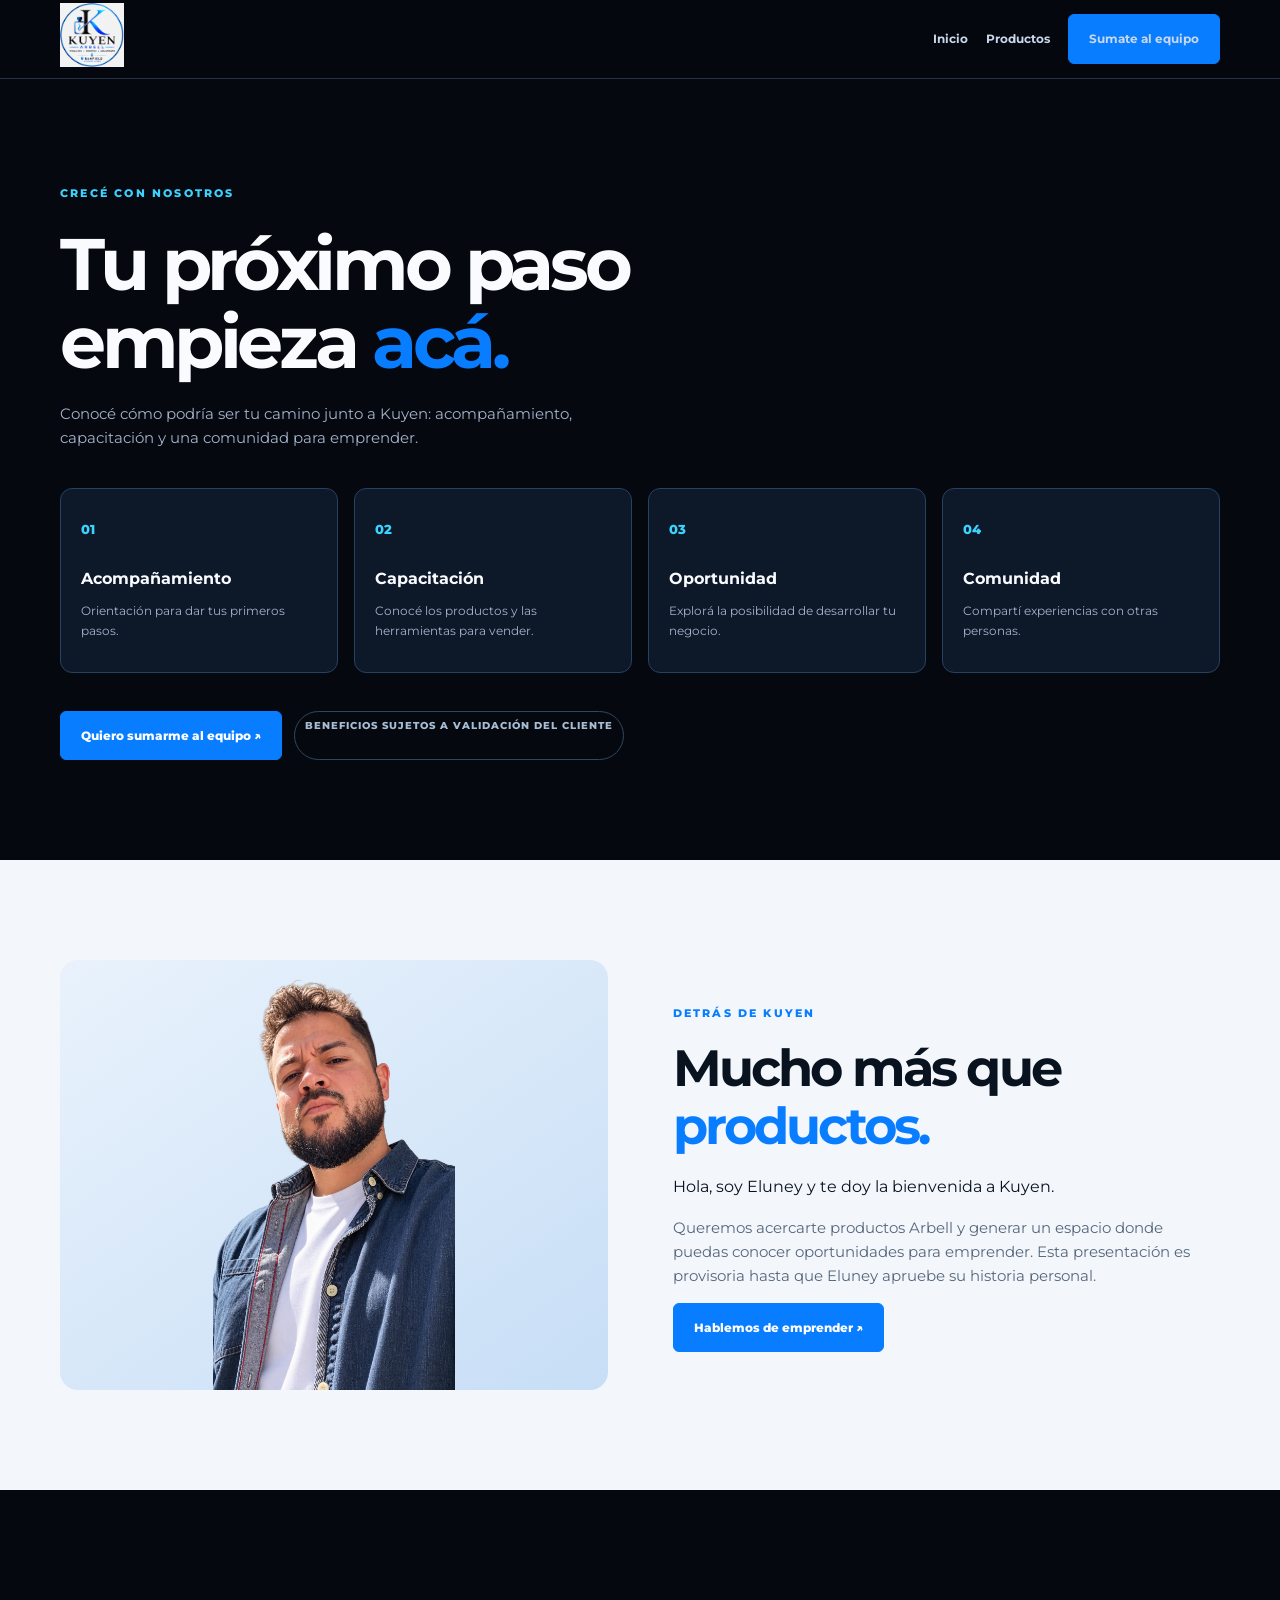
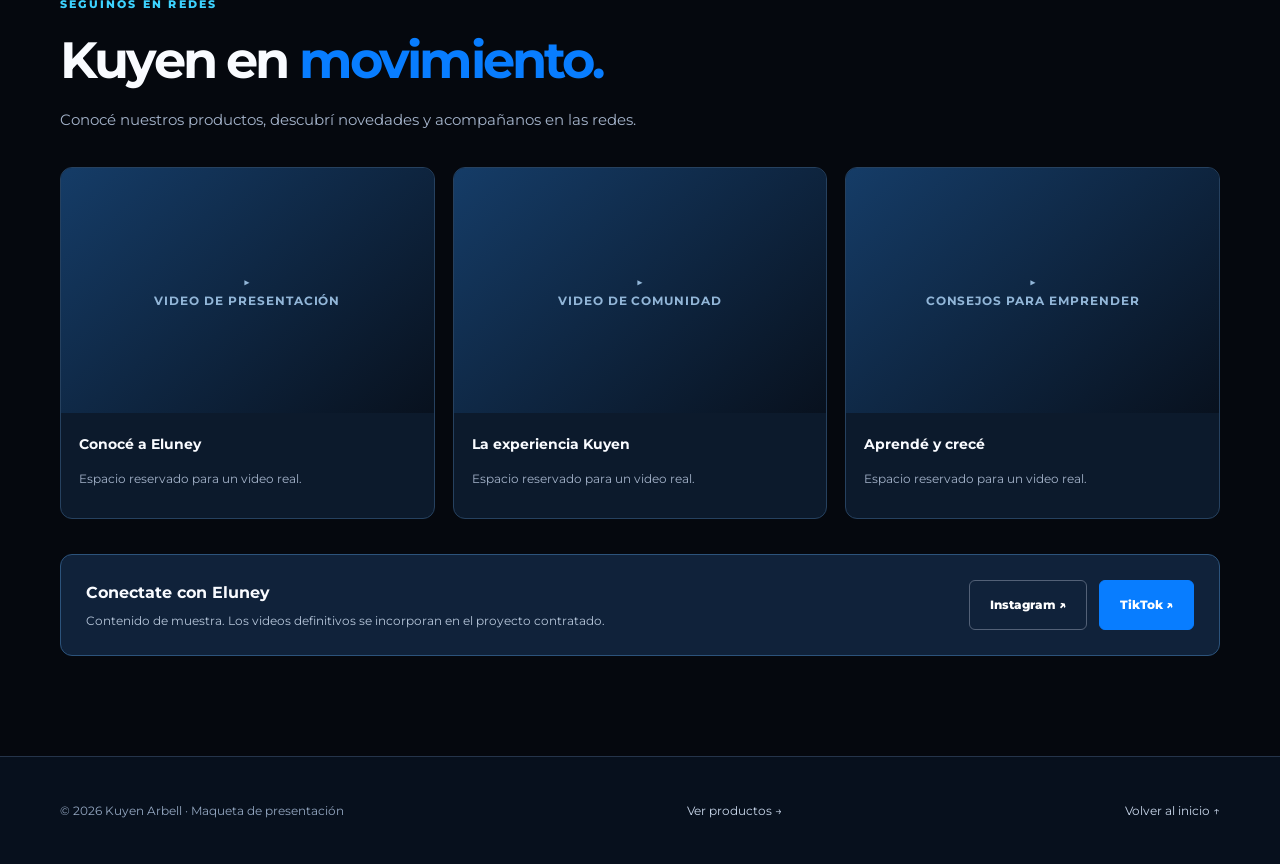
==== kuyen-maqueta/comunidad.html @ 27d7d038 "feat: maqueta comercial de Kuyen Arbell" ====
<!doctype html><html lang="es"><head><meta charset="utf-8"><meta name="viewport" content="width=device-width,initial-scale=1"><meta name="description" content="Conocé a Eluney y la comunidad Kuyen Arbell. Maqueta de presentación."><title>Kuyen Arbell | Comunidad</title><link rel="stylesheet" href="./css/main.css"></head><body><header class="header"><div class="container"><a href="./index.html" aria-label="Volver al inicio"><img class="logo" src="./assets/images/brand/logo-light.png" alt="Kuyen Arbell"></a><nav class="nav"><a href="./index.html">Inicio</a><a href="./productos.html">Productos</a><a class="btn" data-whatsapp="team" href="#">Sumate al equipo</a></nav></div></header><main>
<section class="section"><div class="container"><span class="eyebrow">Crecé con nosotros</span><h1 class="display">Tu próximo paso<br>empieza <span>acá.</span></h1><p class="lead">Conocé cómo podría ser tu camino junto a Kuyen: acompañamiento, capacitación y una comunidad para emprender.</p><div class="cards"><article class="card"><small>01</small><h3>Acompañamiento</h3><p>Orientación para dar tus primeros pasos.</p></article><article class="card"><small>02</small><h3>Capacitación</h3><p>Conocé los productos y las herramientas para vender.</p></article><article class="card"><small>03</small><h3>Oportunidad</h3><p>Explorá la posibilidad de desarrollar tu negocio.</p></article><article class="card"><small>04</small><h3>Comunidad</h3><p>Compartí experiencias con otras personas.</p></article></div><div class="cta-bar"><a class="btn" data-whatsapp="team" href="#">Quiero sumarme al equipo ↗</a><span class="demo">BENEFICIOS SUJETOS A VALIDACIÓN DEL CLIENTE</span></div></div></section>
<section class="section section--light"><div class="container split"><div class="photo-panel"><img src="./assets/images/eluney/eluney-about.png" alt="Fotografía de Eluney"></div><div><span class="eyebrow">Detrás de Kuyen</span><h2 class="heading">Mucho más que <span>productos.</span></h2><p>Hola, soy Eluney y te doy la bienvenida a Kuyen.</p><p class="lead">Queremos acercarte productos Arbell y generar un espacio donde puedas conocer oportunidades para emprender. Esta presentación es provisoria hasta que Eluney apruebe su historia personal.</p><a class="btn" data-whatsapp="team" href="#">Hablemos de emprender ↗</a></div></div></section>
<section class="section"><div class="container"><span class="eyebrow">Seguinos en redes</span><h2 class="heading">Kuyen en <span>movimiento.</span></h2><p class="lead">Conocé nuestros productos, descubrí novedades y acompañanos en las redes.</p><div class="video-grid"><article class="video"><div class="video__preview">▶<br> VIDEO DE PRESENTACIÓN</div><div class="video__info"><strong>Conocé a Eluney</strong><p>Espacio reservado para un video real.</p></div></article><article class="video"><div class="video__preview">▶<br> VIDEO DE COMUNIDAD</div><div class="video__info"><strong>La experiencia Kuyen</strong><p>Espacio reservado para un video real.</p></div></article><article class="video"><div class="video__preview">▶<br> CONSEJOS PARA EMPRENDER</div><div class="video__info"><strong>Aprendé y crecé</strong><p>Espacio reservado para un video real.</p></div></article></div><div class="notice"><div><strong>Conectate con Eluney</strong><p>Contenido de muestra. Los videos definitivos se incorporan en el proyecto contratado.</p></div><div class="actions" style="margin:0"><a class="btn btn--outline" href="https://www.instagram.com/kuyen.arbell.banfield/" target="_blank" rel="noopener noreferrer">Instagram ↗</a><a class="btn" href="https://www.tiktok.com/@eluneyrodscor" target="_blank" rel="noopener noreferrer">TikTok ↗</a></div></div></div></section></main><footer class="footer"><div class="container"><p>© <span data-year>2026</span> Kuyen Arbell · Maqueta de presentación</p><a href="./productos.html">Ver productos →</a><a href="./index.html">Volver al inicio ↑</a></div></footer><script type="module" src="./js/main.js"></script></body></html>
---- kuyen-maqueta/css/main.css ----
/* KUYEN | Maqueta comercial. Estilos globales y pantallas independientes. */
@import url('https://fonts.googleapis.com/css2?family=Montserrat:wght@400;500;600;700;800;900&display=swap');
:root{--bg:#05080e;--panel:#0d1829;--blue:#087dff;--cyan:#3dd3ff;--text:#f9fbff;--muted:#a4b3ca;--light:#f3f7fc;--ink:#09121f}*{box-sizing:border-box}html{scroll-behavior:smooth}body{margin:0;font-family:Montserrat,Arial,sans-serif;background:var(--bg);color:var(--text);line-height:1.6}a{color:inherit;text-decoration:none}button{font:inherit}img{max-width:100%}.container{width:min(1160px,calc(100% - 44px));margin:auto}.header{border-bottom:1px solid #243047;background:#05080eea;position:sticky;top:0;z-index:10;backdrop-filter:blur(16px)}.header .container{display:flex;justify-content:space-between;align-items:center;gap:18px;min-height:78px}.logo{width:64px;height:64px;object-fit:contain}.nav{display:flex;align-items:center;gap:18px;flex-wrap:wrap}.nav a{font-size:12px;font-weight:700;color:#c9d7eb}.nav a:hover{color:var(--cyan)}.btn{display:inline-flex;align-items:center;justify-content:center;gap:8px;padding:14px 20px;background:var(--blue);border:1px solid var(--blue);border-radius:6px;font-weight:800;font-size:12px;text-align:center;color:white;cursor:pointer;transition:transform .2s,background .2s}.btn:hover{transform:translateY(-2px);background:#0069df}.btn--outline{background:transparent;border-color:#536177}.btn--outline:hover{background:#142237}.btn--light{background:#fff;color:#062247;border-color:#fff}.eyebrow{font-size:11px;font-weight:800;letter-spacing:.2em;color:var(--cyan);text-transform:uppercase}.display{font-size:clamp(2.5rem,5.7vw,5.7rem);line-height:1.08;letter-spacing:-.06em;margin:20px 0}.display span,.heading span{color:var(--blue)}.lead{max-width:590px;color:var(--muted);font-size:15px}.actions{display:flex;flex-wrap:wrap;gap:12px;margin-top:30px}.hero{min-height:calc(100svh - 79px);display:grid;align-items:center;padding:58px 0}.hero__grid{display:grid;grid-template-columns:1.15fr .85fr;align-items:center;gap:36px}.portrait{position:relative;min-height:460px;display:flex;align-items:end;justify-content:center;background:radial-gradient(circle at 50% 65%,#123d72 0,transparent 65%);overflow:hidden}.portrait img{max-height:580px;width:100%;object-fit:contain;object-position:bottom}.caption{color:#91a4c0;font-size:11px;letter-spacing:.08em}.section{padding:100px 0}.section--light{background:var(--light);color:var(--ink)}.section--light .lead{color:#56677c}.heading{font-size:clamp(2.2rem,4vw,4.4rem);line-height:1.12;letter-spacing:-.055em;margin:15px 0 20px}.cards{display:grid;grid-template-columns:repeat(4,minmax(0,1fr));gap:16px;margin-top:38px}.card{padding:27px 20px;border:1px solid #254263;background:var(--panel);border-radius:12px;min-height:185px}.card small{color:var(--cyan);font-weight:800}.card h3{font-size:16px;margin:24px 0 10px}.card p{color:var(--muted);font-size:12px;margin:0}.split{display:grid;grid-template-columns:1fr 1fr;gap:65px;align-items:center}.photo-panel{min-height:420px;background:linear-gradient(145deg,#e9f2fc,#c7def6);border-radius:18px;display:flex;align-items:end;justify-content:center;overflow:hidden}.photo-panel img{height:430px;object-fit:contain;object-position:bottom}.section--light .eyebrow{color:var(--blue)}.section--light .card{background:white;border-color:#d8e3ef}.section--light .card small{color:var(--blue)}.section--light .card p{color:#66778a}.video-grid{display:grid;grid-template-columns:repeat(3,minmax(0,1fr));gap:18px;margin-top:35px}.video{background:#0c1a2c;border:1px solid #26415f;border-radius:12px;overflow:hidden}.video__preview{height:245px;background:linear-gradient(140deg,#153c67,#08111e);display:flex;align-items:center;justify-content:center;color:#92b6d8;font-size:12px;font-weight:700;letter-spacing:.08em;text-align:center;padding:20px}.video__info{padding:18px}.video__info strong{font-size:14px}.video__info p{font-size:12px;color:var(--muted)}.product-grid{display:grid;grid-template-columns:repeat(3,minmax(0,1fr));gap:18px;margin-top:36px}.product{background:white;border:1px solid #dbe5f0;border-radius:12px;overflow:hidden}.product__preview{height:230px;background:linear-gradient(135deg,#dce9f7,#f5f9ff);display:flex;align-items:center;justify-content:center;color:#56779c;font-size:12px;font-weight:800;letter-spacing:.12em;text-align:center;padding:18px}.product__info{padding:20px}.product__info small{font-weight:800;color:var(--blue)}.product__info h3{margin:8px 0;font-size:16px}.product__info p{color:#65768a;font-size:12px}.notice{border:1px solid #2c537b;border-radius:12px;background:#10223a;padding:25px;margin-top:35px;display:flex;align-items:center;justify-content:space-between;gap:20px}.notice p{margin:5px 0 0;font-size:12px;color:#b6c6da}.footer{padding:32px 0;background:#07101d;border-top:1px solid #25344a}.footer .container{display:flex;align-items:center;justify-content:space-between;gap:15px;flex-wrap:wrap}.footer p{font-size:12px;color:#93a6c0}.footer a{font-size:12px;color:#c9d7eb}.demo{font-size:10px;font-weight:800;letter-spacing:.1em;color:#a7bdd6;border:1px solid #304762;border-radius:30px;padding:6px 10px}.section--light .demo{color:#526a85;border-color:#b7cce1}.intro-choice{padding:32px;border:1px solid #28415d;border-radius:16px;background:linear-gradient(150deg,#101e32,#07101d);display:flex;flex-direction:column;gap:12px}.intro-choice h2{margin:0;font-size:24px}.intro-choice p{font-size:13px;color:var(--muted);flex:1}.choice-grid{display:grid;grid-template-columns:1fr 1fr;gap:20px;margin-top:32px}.divider{height:1px;background:#29405d;margin:38px 0}.cta-bar{margin-top:38px;display:flex;gap:12px;flex-wrap:wrap}.section--light .btn--outline{color:#10223a;border-color:#8da4bd}.section--light .btn--outline:hover{background:#e3edf7}a:focus-visible,button:focus-visible{outline:3px solid var(--cyan);outline-offset:4px}@media(max-width:850px){.hero__grid,.split{grid-template-columns:1fr}.portrait{min-height:340px}.portrait img{max-height:420px}.cards{grid-template-columns:repeat(2,minmax(0,1fr))}.product-grid{grid-template-columns:repeat(2,minmax(0,1fr))}.nav{gap:10px}.section{padding:70px 0}}@media(max-width:550px){.header .container{min-height:70px}.logo{width:49px;height:49px}.nav a{font-size:10px}.nav .btn{padding:10px;font-size:10px}.hero{padding:35px 0}.cards,.video-grid,.product-grid,.choice-grid{grid-template-columns:1fr}.photo-panel{min-height:330px}.photo-panel img{height:330px}.notice{flex-direction:column;align-items:start}.display{font-size:clamp(2.3rem,10vw,3.4rem)}}@media(prefers-reduced-motion:reduce){html{scroll-behavior:auto}.btn{transition:none}}
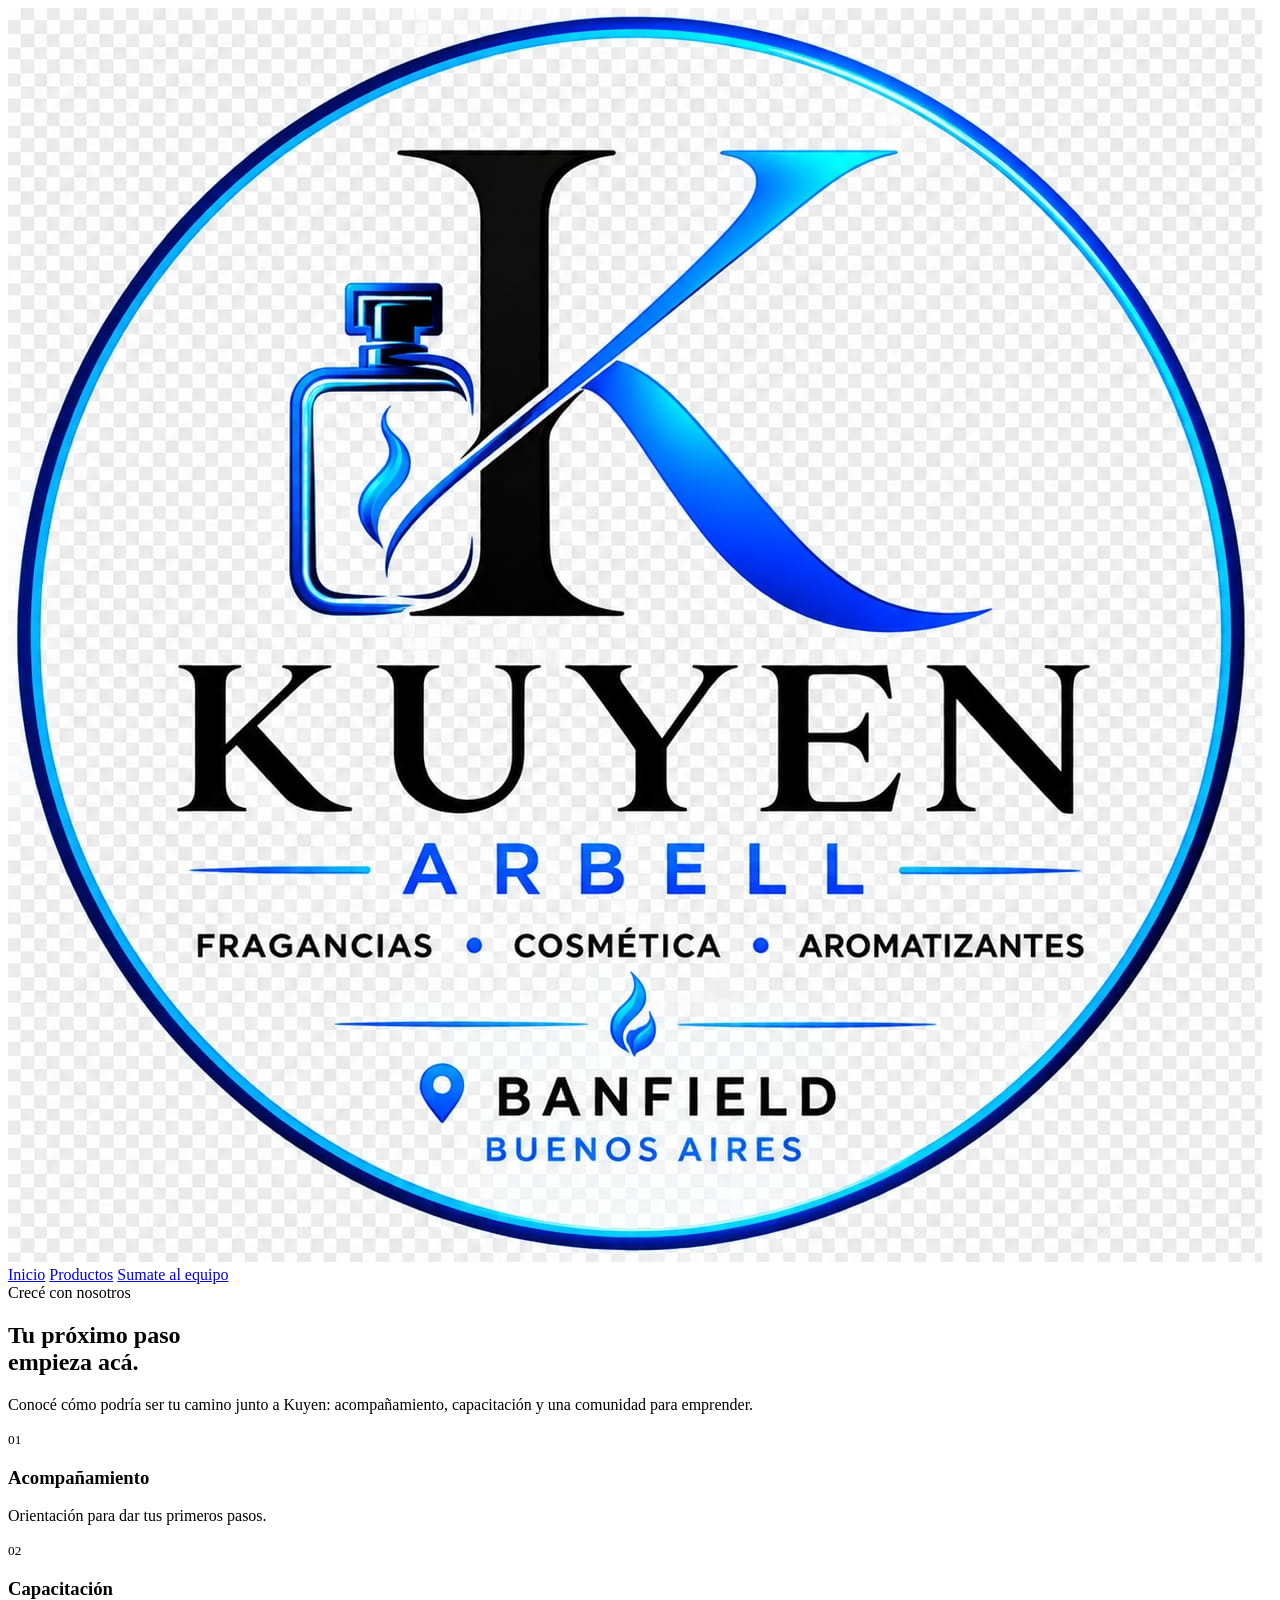
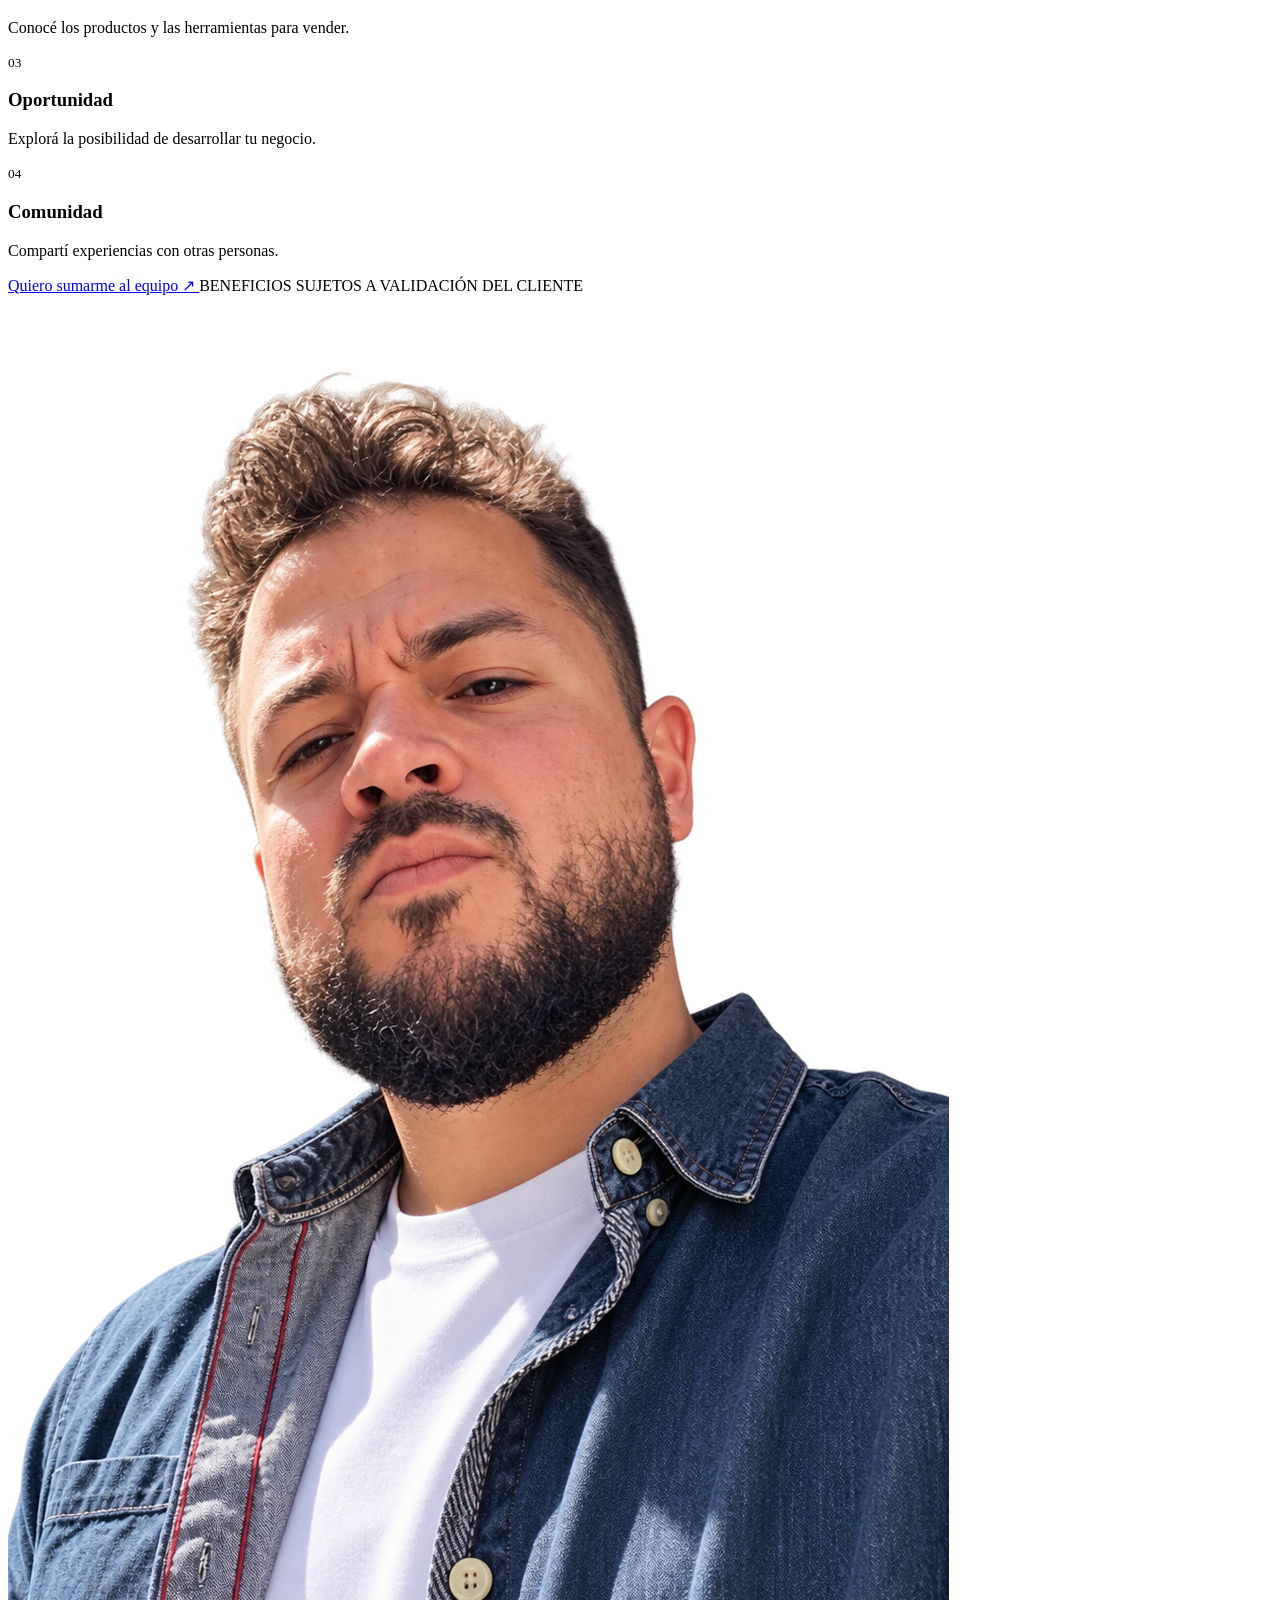
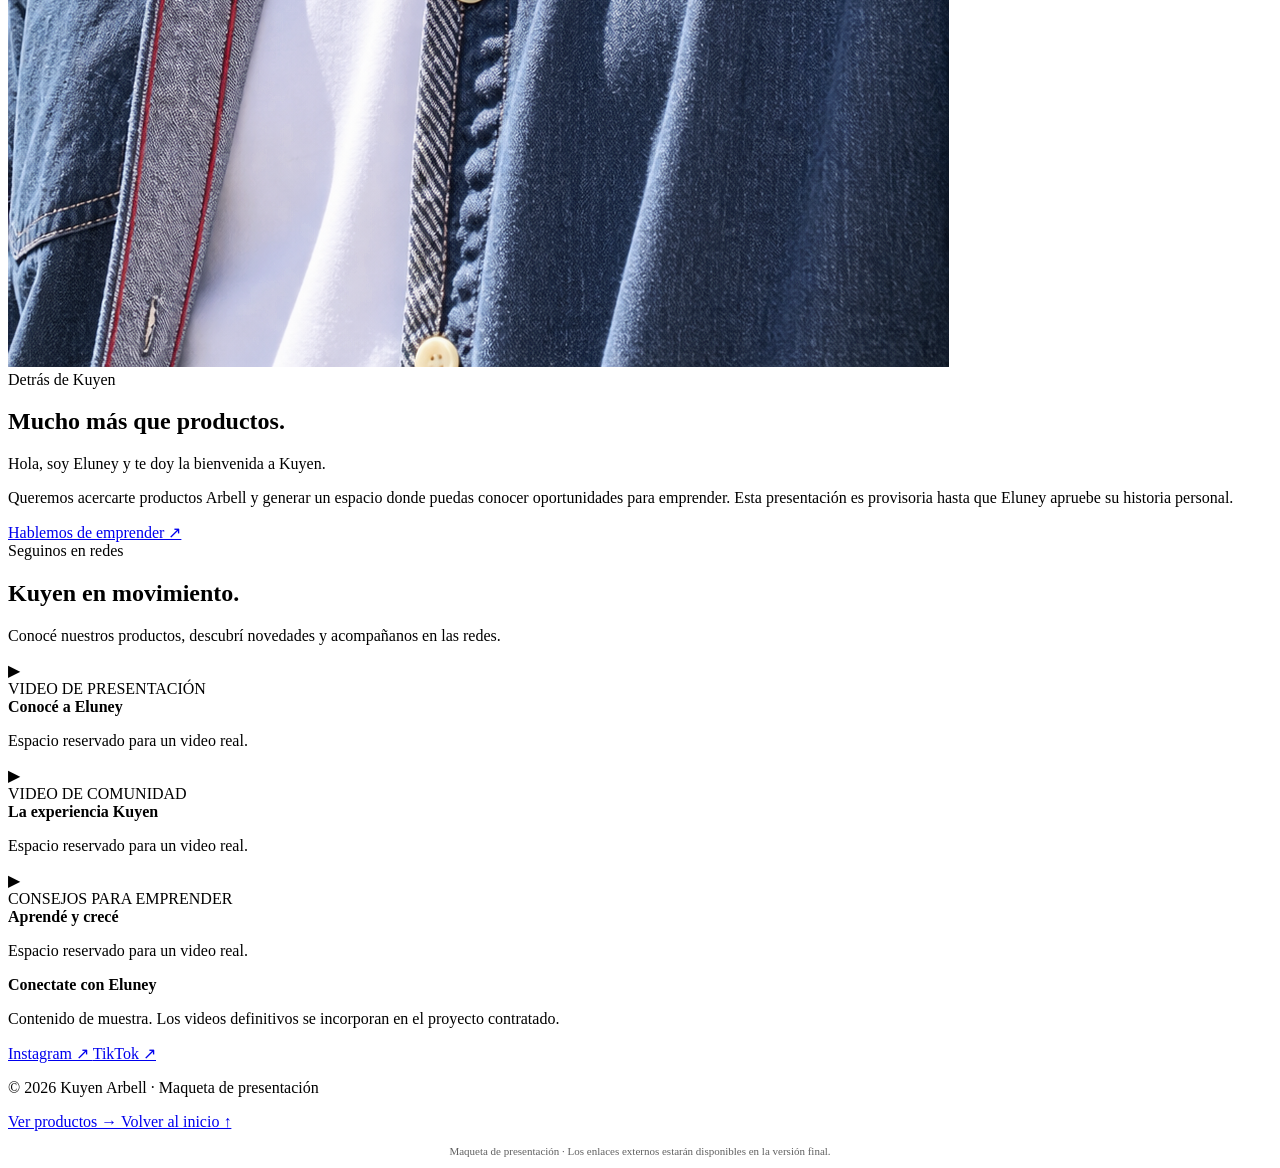
==== commit 2795ac80: "desactivar enlaces externos de la maqueta" ====
--- a/kuyen-maqueta/comunidad.html
+++ b/kuyen-maqueta/comunidad.html
@@ -1,4 +1,258 @@
-<!doctype html><html lang="es"><head><meta charset="utf-8"><meta name="viewport" content="width=device-width,initial-scale=1"><meta name="description" content="Conocé a Eluney y la comunidad Kuyen Arbell. Maqueta de presentación."><title>Kuyen Arbell | Comunidad</title><link rel="stylesheet" href="./css/main.css"></head><body><header class="header"><div class="container"><a href="./index.html" aria-label="Volver al inicio"><img class="logo" src="./assets/images/brand/logo-light.png" alt="Kuyen Arbell"></a><nav class="nav"><a href="./index.html">Inicio</a><a href="./productos.html">Productos</a><a class="btn" data-whatsapp="team" href="#">Sumate al equipo</a></nav></div></header><main>
-<section class="section"><div class="container"><span class="eyebrow">Crecé con nosotros</span><h1 class="display">Tu próximo paso<br>empieza <span>acá.</span></h1><p class="lead">Conocé cómo podría ser tu camino junto a Kuyen: acompañamiento, capacitación y una comunidad para emprender.</p><div class="cards"><article class="card"><small>01</small><h3>Acompañamiento</h3><p>Orientación para dar tus primeros pasos.</p></article><article class="card"><small>02</small><h3>Capacitación</h3><p>Conocé los productos y las herramientas para vender.</p></article><article class="card"><small>03</small><h3>Oportunidad</h3><p>Explorá la posibilidad de desarrollar tu negocio.</p></article><article class="card"><small>04</small><h3>Comunidad</h3><p>Compartí experiencias con otras personas.</p></article></div><div class="cta-bar"><a class="btn" data-whatsapp="team" href="#">Quiero sumarme al equipo ↗</a><span class="demo">BENEFICIOS SUJETOS A VALIDACIÓN DEL CLIENTE</span></div></div></section>
-<section class="section section--light"><div class="container split"><div class="photo-panel"><img src="./assets/images/eluney/eluney-about.png" alt="Fotografía de Eluney"></div><div><span class="eyebrow">Detrás de Kuyen</span><h2 class="heading">Mucho más que <span>productos.</span></h2><p>Hola, soy Eluney y te doy la bienvenida a Kuyen.</p><p class="lead">Queremos acercarte productos Arbell y generar un espacio donde puedas conocer oportunidades para emprender. Esta presentación es provisoria hasta que Eluney apruebe su historia personal.</p><a class="btn" data-whatsapp="team" href="#">Hablemos de emprender ↗</a></div></div></section>
-<section class="section"><div class="container"><span class="eyebrow">Seguinos en redes</span><h2 class="heading">Kuyen en <span>movimiento.</span></h2><p class="lead">Conocé nuestros productos, descubrí novedades y acompañanos en las redes.</p><div class="video-grid"><article class="video"><div class="video__preview">▶<br> VIDEO DE PRESENTACIÓN</div><div class="video__info"><strong>Conocé a Eluney</strong><p>Espacio reservado para un video real.</p></div></article><article class="video"><div class="video__preview">▶<br> VIDEO DE COMUNIDAD</div><div class="video__info"><strong>La experiencia Kuyen</strong><p>Espacio reservado para un video real.</p></div></article><article class="video"><div class="video__preview">▶<br> CONSEJOS PARA EMPRENDER</div><div class="video__info"><strong>Aprendé y crecé</strong><p>Espacio reservado para un video real.</p></div></article></div><div class="notice"><div><strong>Conectate con Eluney</strong><p>Contenido de muestra. Los videos definitivos se incorporan en el proyecto contratado.</p></div><div class="actions" style="margin:0"><a class="btn btn--outline" href="https://www.instagram.com/kuyen.arbell.banfield/" target="_blank" rel="noopener noreferrer">Instagram ↗</a><a class="btn" href="https://www.tiktok.com/@eluneyrodscor" target="_blank" rel="noopener noreferrer">TikTok ↗</a></div></div></div></section></main><footer class="footer"><div class="container"><p>© <span data-year>2026</span> Kuyen Arbell · Maqueta de presentación</p><a href="./productos.html">Ver productos →</a><a href="./index.html">Volver al inicio ↑</a></div></footer><script type="module" src="./js/main.js"></script></body></html>
+
+<!doctype html>
+<html lang="es">
+<head>
+  <meta charset="utf-8">
+  <meta name="viewport" content="width=device-width, initial-scale=1">
+
+  <meta
+    name="description"
+    content="Conocé a Eluney y la comunidad Kuyen Arbell. Maqueta de presentación."
+  >
+
+  <title>Kuyen Arbell | Comunidad</title>
+  <link rel="stylesheet" href="./css/main.css">
+</head>
+
+<body>
+  <header class="header">
+    <div class="container">
+      <a href="./index.html" aria-label="Volver al inicio">
+        <img
+          class="logo"
+          src="./assets/images/brand/logo-light.png"
+          alt="Kuyen Arbell"
+        >
+      </a>
+
+      <nav class="nav">
+        <a href="./index.html">Inicio</a>
+        <a href="./productos.html">Productos</a>
+
+        <a
+          class="btn"
+          href="#"
+          data-demo="true"
+          aria-disabled="true"
+          title="Disponible en la versión final"
+        >
+          Sumate al equipo
+        </a>
+      </nav>
+    </div>
+  </header>
+
+  <main>
+    <!-- COMUNIDAD -->
+    <section class="section">
+      <div class="container">
+        <span class="eyebrow">Crecé con nosotros</span>
+
+        <h1 class="display">
+          Tu próximo paso<br>
+          empieza <span>acá.</span>
+        </h1>
+
+        <p class="lead">
+          Conocé cómo podría ser tu camino junto a Kuyen:
+          acompañamiento, capacitación y una comunidad para emprender.
+        </p>
+
+        <div class="cards">
+          <article class="card">
+            <small>01</small>
+            <h3>Acompañamiento</h3>
+            <p>Orientación para dar tus primeros pasos.</p>
+          </article>
+
+          <article class="card">
+            <small>02</small>
+            <h3>Capacitación</h3>
+            <p>Conocé los productos y las herramientas para vender.</p>
+          </article>
+
+          <article class="card">
+            <small>03</small>
+            <h3>Oportunidad</h3>
+            <p>Explorá la posibilidad de desarrollar tu negocio.</p>
+          </article>
+
+          <article class="card">
+            <small>04</small>
+            <h3>Comunidad</h3>
+            <p>Compartí experiencias con otras personas.</p>
+          </article>
+        </div>
+
+        <div class="cta-bar">
+          <a
+            class="btn"
+            href="#"
+            data-demo="true"
+            aria-disabled="true"
+            title="Disponible en la versión final"
+          >
+            Quiero sumarme al equipo ↗
+          </a>
+
+          <span class="demo">
+            BENEFICIOS SUJETOS A VALIDACIÓN DEL CLIENTE
+          </span>
+        </div>
+      </div>
+    </section>
+
+    <!-- PRESENTACIÓN DE ELUNEY -->
+    <section class="section section--light">
+      <div class="container split">
+        <div class="photo-panel">
+          <img
+            src="./assets/images/eluney/eluney-about.png"
+            alt="Fotografía de Eluney"
+          >
+        </div>
+
+        <div>
+          <span class="eyebrow">Detrás de Kuyen</span>
+
+          <h2 class="heading">
+            Mucho más que <span>productos.</span>
+          </h2>
+
+          <p>
+            Hola, soy Eluney y te doy la bienvenida a Kuyen.
+          </p>
+
+          <p class="lead">
+            Queremos acercarte productos Arbell y generar
+            un espacio donde puedas conocer oportunidades
+            para emprender. Esta presentación es provisoria
+            hasta que Eluney apruebe su historia personal.
+          </p>
+
+          <a
+            class="btn"
+            href="#"
+            data-demo="true"
+            aria-disabled="true"
+            title="Disponible en la versión final"
+          >
+            Hablemos de emprender ↗
+          </a>
+        </div>
+      </div>
+    </section>
+
+    <!-- VIDEOS Y REDES -->
+    <section class="section">
+      <div class="container">
+        <span class="eyebrow">Seguinos en redes</span>
+
+        <h2 class="heading">
+          Kuyen en <span>movimiento.</span>
+        </h2>
+
+        <p class="lead">
+          Conocé nuestros productos, descubrí novedades
+          y acompañanos en las redes.
+        </p>
+
+        <div class="video-grid">
+          <article class="video">
+            <div class="video__preview">
+              ▶<br>
+              VIDEO DE PRESENTACIÓN
+            </div>
+
+            <div class="video__info">
+              <strong>Conocé a Eluney</strong>
+              <p>Espacio reservado para un video real.</p>
+            </div>
+          </article>
+
+          <article class="video">
+            <div class="video__preview">
+              ▶<br>
+              VIDEO DE COMUNIDAD
+            </div>
+
+            <div class="video__info">
+              <strong>La experiencia Kuyen</strong>
+              <p>Espacio reservado para un video real.</p>
+            </div>
+          </article>
+
+          <article class="video">
+            <div class="video__preview">
+              ▶<br>
+              CONSEJOS PARA EMPRENDER
+            </div>
+
+            <div class="video__info">
+              <strong>Aprendé y crecé</strong>
+              <p>Espacio reservado para un video real.</p>
+            </div>
+          </article>
+        </div>
+
+        <div class="notice">
+          <div>
+            <strong>Conectate con Eluney</strong>
+
+            <p>
+              Contenido de muestra. Los videos definitivos
+              se incorporan en el proyecto contratado.
+            </p>
+          </div>
+
+          <div class="actions" style="margin: 0">
+            <a
+              class="btn btn--outline"
+              href="#"
+              data-demo="true"
+              aria-disabled="true"
+              title="Disponible en la versión final"
+            >
+              Instagram ↗
+            </a>
+
+            <a
+              class="btn"
+              href="#"
+              data-demo="true"
+              aria-disabled="true"
+              title="Disponible en la versión final"
+            >
+              TikTok ↗
+            </a>
+          </div>
+        </div>
+      </div>
+    </section>
+  </main>
+
+  <footer class="footer">
+    <div class="container">
+      <p>
+        © <span data-year>2026</span>
+        Kuyen Arbell · Maqueta de presentación
+      </p>
+
+      <a href="./productos.html">
+        Ver productos →
+      </a>
+
+      <a href="./index.html">
+        Volver al inicio ↑
+      </a>
+    </div>
+
+    <p class="demo-disclaimer">
+      Maqueta de presentación · Los enlaces externos
+      estarán disponibles en la versión final.
+    </p>
+  </footer>
+
+  <script type="module" src="./js/main.js"></script>
+</body>
+</html>
--- a/kuyen-maqueta/css/main.css
+++ b/kuyen-maqueta/css/main.css
@@ -1,3 +1,20 @@
-/* KUYEN | Maqueta comercial. Estilos globales y pantallas independientes. */
-@import url('https://fonts.googleapis.com/css2?family=Montserrat:wght@400;500;600;700;800;900&display=swap');
-:root{--bg:#05080e;--panel:#0d1829;--blue:#087dff;--cyan:#3dd3ff;--text:#f9fbff;--muted:#a4b3ca;--light:#f3f7fc;--ink:#09121f}*{box-sizing:border-box}html{scroll-behavior:smooth}body{margin:0;font-family:Montserrat,Arial,sans-serif;background:var(--bg);color:var(--text);line-height:1.6}a{color:inherit;text-decoration:none}button{font:inherit}img{max-width:100%}.container{width:min(1160px,calc(100% - 44px));margin:auto}.header{border-bottom:1px solid #243047;background:#05080eea;position:sticky;top:0;z-index:10;backdrop-filter:blur(16px)}.header .container{display:flex;justify-content:space-between;align-items:center;gap:18px;min-height:78px}.logo{width:64px;height:64px;object-fit:contain}.nav{display:flex;align-items:center;gap:18px;flex-wrap:wrap}.nav a{font-size:12px;font-weight:700;color:#c9d7eb}.nav a:hover{color:var(--cyan)}.btn{display:inline-flex;align-items:center;justify-content:center;gap:8px;padding:14px 20px;background:var(--blue);border:1px solid var(--blue);border-radius:6px;font-weight:800;font-size:12px;text-align:center;color:white;cursor:pointer;transition:transform .2s,background .2s}.btn:hover{transform:translateY(-2px);background:#0069df}.btn--outline{background:transparent;border-color:#536177}.btn--outline:hover{background:#142237}.btn--light{background:#fff;color:#062247;border-color:#fff}.eyebrow{font-size:11px;font-weight:800;letter-spacing:.2em;color:var(--cyan);text-transform:uppercase}.display{font-size:clamp(2.5rem,5.7vw,5.7rem);line-height:1.08;letter-spacing:-.06em;margin:20px 0}.display span,.heading span{color:var(--blue)}.lead{max-width:590px;color:var(--muted);font-size:15px}.actions{display:flex;flex-wrap:wrap;gap:12px;margin-top:30px}.hero{min-height:calc(100svh - 79px);display:grid;align-items:center;padding:58px 0}.hero__grid{display:grid;grid-template-columns:1.15fr .85fr;align-items:center;gap:36px}.portrait{position:relative;min-height:460px;display:flex;align-items:end;justify-content:center;background:radial-gradient(circle at 50% 65%,#123d72 0,transparent 65%);overflow:hidden}.portrait img{max-height:580px;width:100%;object-fit:contain;object-position:bottom}.caption{color:#91a4c0;font-size:11px;letter-spacing:.08em}.section{padding:100px 0}.section--light{background:var(--light);color:var(--ink)}.section--light .lead{color:#56677c}.heading{font-size:clamp(2.2rem,4vw,4.4rem);line-height:1.12;letter-spacing:-.055em;margin:15px 0 20px}.cards{display:grid;grid-template-columns:repeat(4,minmax(0,1fr));gap:16px;margin-top:38px}.card{padding:27px 20px;border:1px solid #254263;background:var(--panel);border-radius:12px;min-height:185px}.card small{color:var(--cyan);font-weight:800}.card h3{font-size:16px;margin:24px 0 10px}.card p{color:var(--muted);font-size:12px;margin:0}.split{display:grid;grid-template-columns:1fr 1fr;gap:65px;align-items:center}.photo-panel{min-height:420px;background:linear-gradient(145deg,#e9f2fc,#c7def6);border-radius:18px;display:flex;align-items:end;justify-content:center;overflow:hidden}.photo-panel img{height:430px;object-fit:contain;object-position:bottom}.section--light .eyebrow{color:var(--blue)}.section--light .card{background:white;border-color:#d8e3ef}.section--light .card small{color:var(--blue)}.section--light .card p{color:#66778a}.video-grid{display:grid;grid-template-columns:repeat(3,minmax(0,1fr));gap:18px;margin-top:35px}.video{background:#0c1a2c;border:1px solid #26415f;border-radius:12px;overflow:hidden}.video__preview{height:245px;background:linear-gradient(140deg,#153c67,#08111e);display:flex;align-items:center;justify-content:center;color:#92b6d8;font-size:12px;font-weight:700;letter-spacing:.08em;text-align:center;padding:20px}.video__info{padding:18px}.video__info strong{font-size:14px}.video__info p{font-size:12px;color:var(--muted)}.product-grid{display:grid;grid-template-columns:repeat(3,minmax(0,1fr));gap:18px;margin-top:36px}.product{background:white;border:1px solid #dbe5f0;border-radius:12px;overflow:hidden}.product__preview{height:230px;background:linear-gradient(135deg,#dce9f7,#f5f9ff);display:flex;align-items:center;justify-content:center;color:#56779c;font-size:12px;font-weight:800;letter-spacing:.12em;text-align:center;padding:18px}.product__info{padding:20px}.product__info small{font-weight:800;color:var(--blue)}.product__info h3{margin:8px 0;font-size:16px}.product__info p{color:#65768a;font-size:12px}.notice{border:1px solid #2c537b;border-radius:12px;background:#10223a;padding:25px;margin-top:35px;display:flex;align-items:center;justify-content:space-between;gap:20px}.notice p{margin:5px 0 0;font-size:12px;color:#b6c6da}.footer{padding:32px 0;background:#07101d;border-top:1px solid #25344a}.footer .container{display:flex;align-items:center;justify-content:space-between;gap:15px;flex-wrap:wrap}.footer p{font-size:12px;color:#93a6c0}.footer a{font-size:12px;color:#c9d7eb}.demo{font-size:10px;font-weight:800;letter-spacing:.1em;color:#a7bdd6;border:1px solid #304762;border-radius:30px;padding:6px 10px}.section--light .demo{color:#526a85;border-color:#b7cce1}.intro-choice{padding:32px;border:1px solid #28415d;border-radius:16px;background:linear-gradient(150deg,#101e32,#07101d);display:flex;flex-direction:column;gap:12px}.intro-choice h2{margin:0;font-size:24px}.intro-choice p{font-size:13px;color:var(--muted);flex:1}.choice-grid{display:grid;grid-template-columns:1fr 1fr;gap:20px;margin-top:32px}.divider{height:1px;background:#29405d;margin:38px 0}.cta-bar{margin-top:38px;display:flex;gap:12px;flex-wrap:wrap}.section--light .btn--outline{color:#10223a;border-color:#8da4bd}.section--light .btn--outline:hover{background:#e3edf7}a:focus-visible,button:focus-visible{outline:3px solid var(--cyan);outline-offset:4px}@media(max-width:850px){.hero__grid,.split{grid-template-columns:1fr}.portrait{min-height:340px}.portrait img{max-height:420px}.cards{grid-template-columns:repeat(2,minmax(0,1fr))}.product-grid{grid-template-columns:repeat(2,minmax(0,1fr))}.nav{gap:10px}.section{padding:70px 0}}@media(max-width:550px){.header .container{min-height:70px}.logo{width:49px;height:49px}.nav a{font-size:10px}.nav .btn{padding:10px;font-size:10px}.hero{padding:35px 0}.cards,.video-grid,.product-grid,.choice-grid{grid-template-columns:1fr}.photo-panel{min-height:330px}.photo-panel img{height:330px}.notice{flex-direction:column;align-items:start}.display{font-size:clamp(2.3rem,10vw,3.4rem)}}@media(prefers-reduced-motion:reduce){html{scroll-behavior:auto}.btn{transition:none}}
+
+/* ==================================================
+   KUYEN | CONFIGURACIÓN DE LA MAQUETA
+   ================================================== */
+
+/* Los enlaces externos mantienen su diseño,
+   pero no son funcionales en esta presentación. */
+a[data-demo="true"] {
+  cursor: default;
+}
+
+/* Aviso discreto en el pie de página. */
+.demo-disclaimer {
+  width: 100%;
+  margin: 12px 0 0;
+  text-align: center;
+  font-size: 11px;
+  line-height: 1.5;
+  opacity: 0.62;
+}
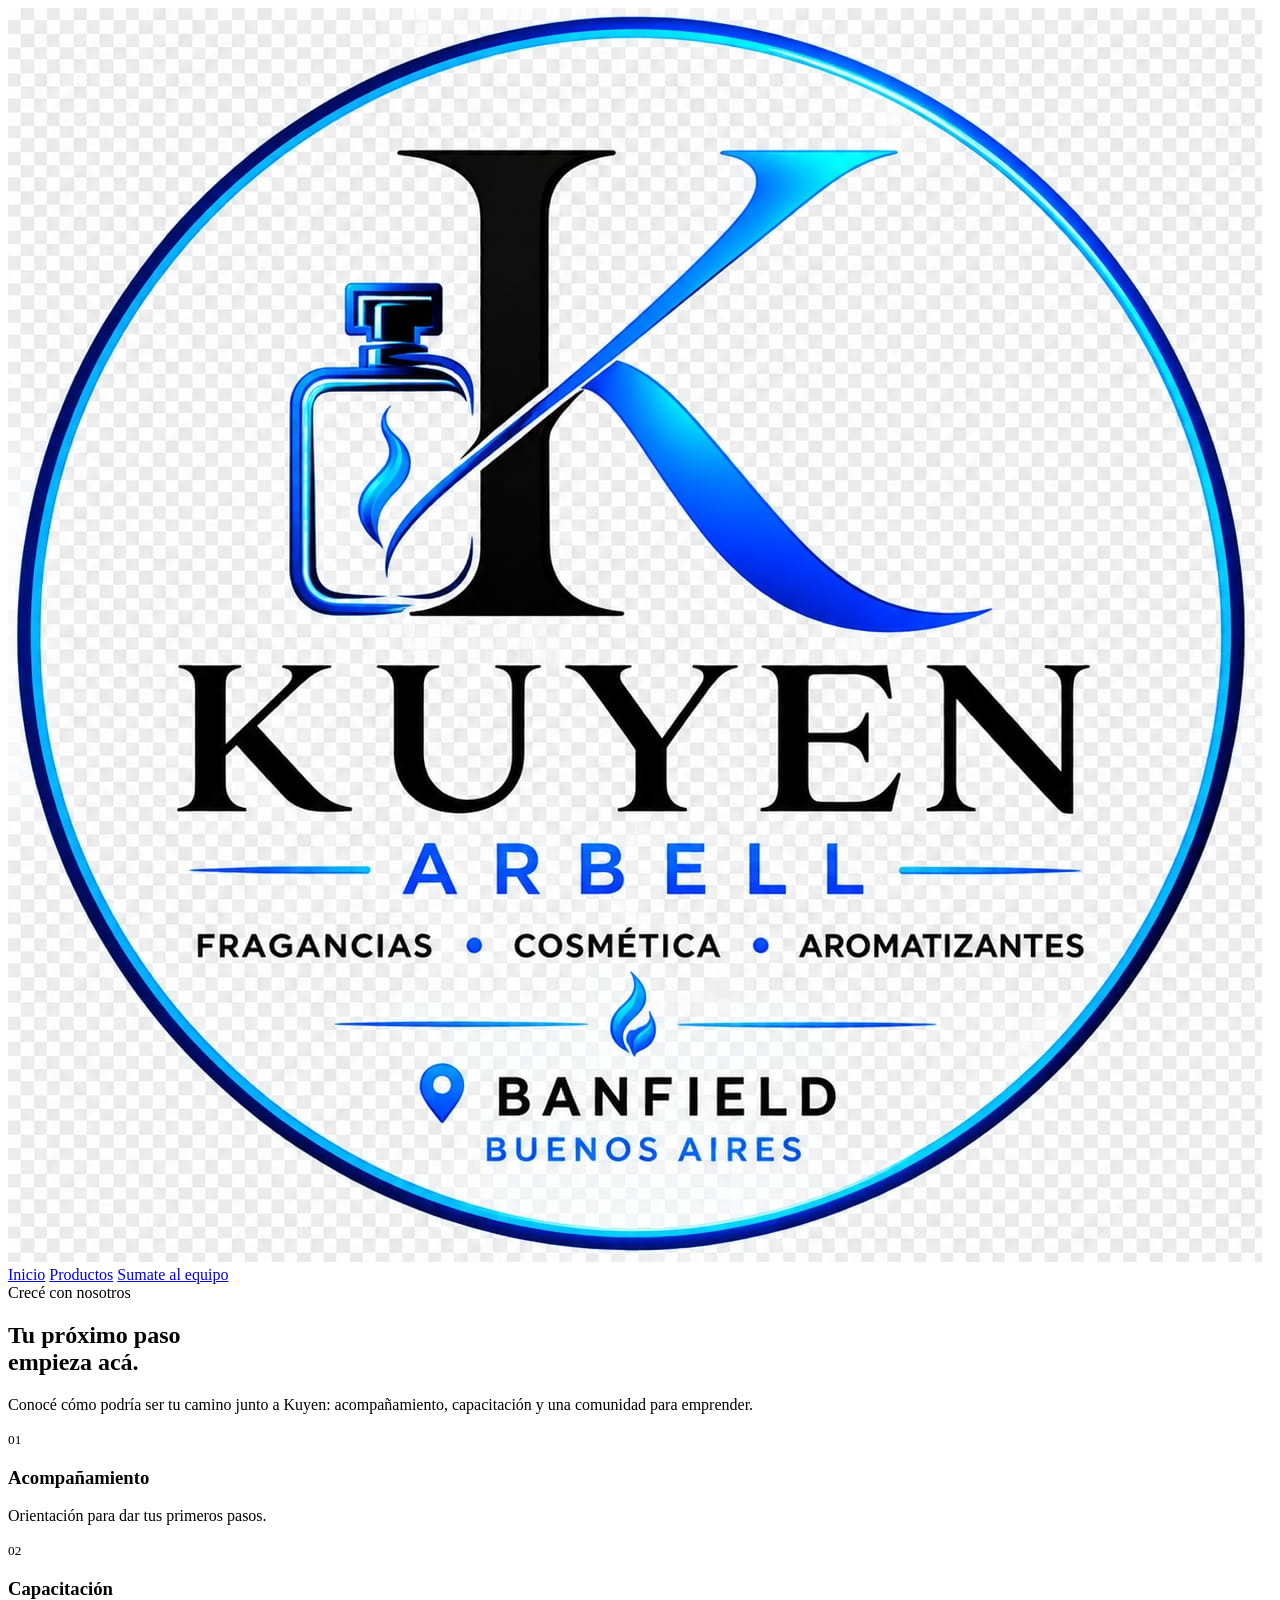
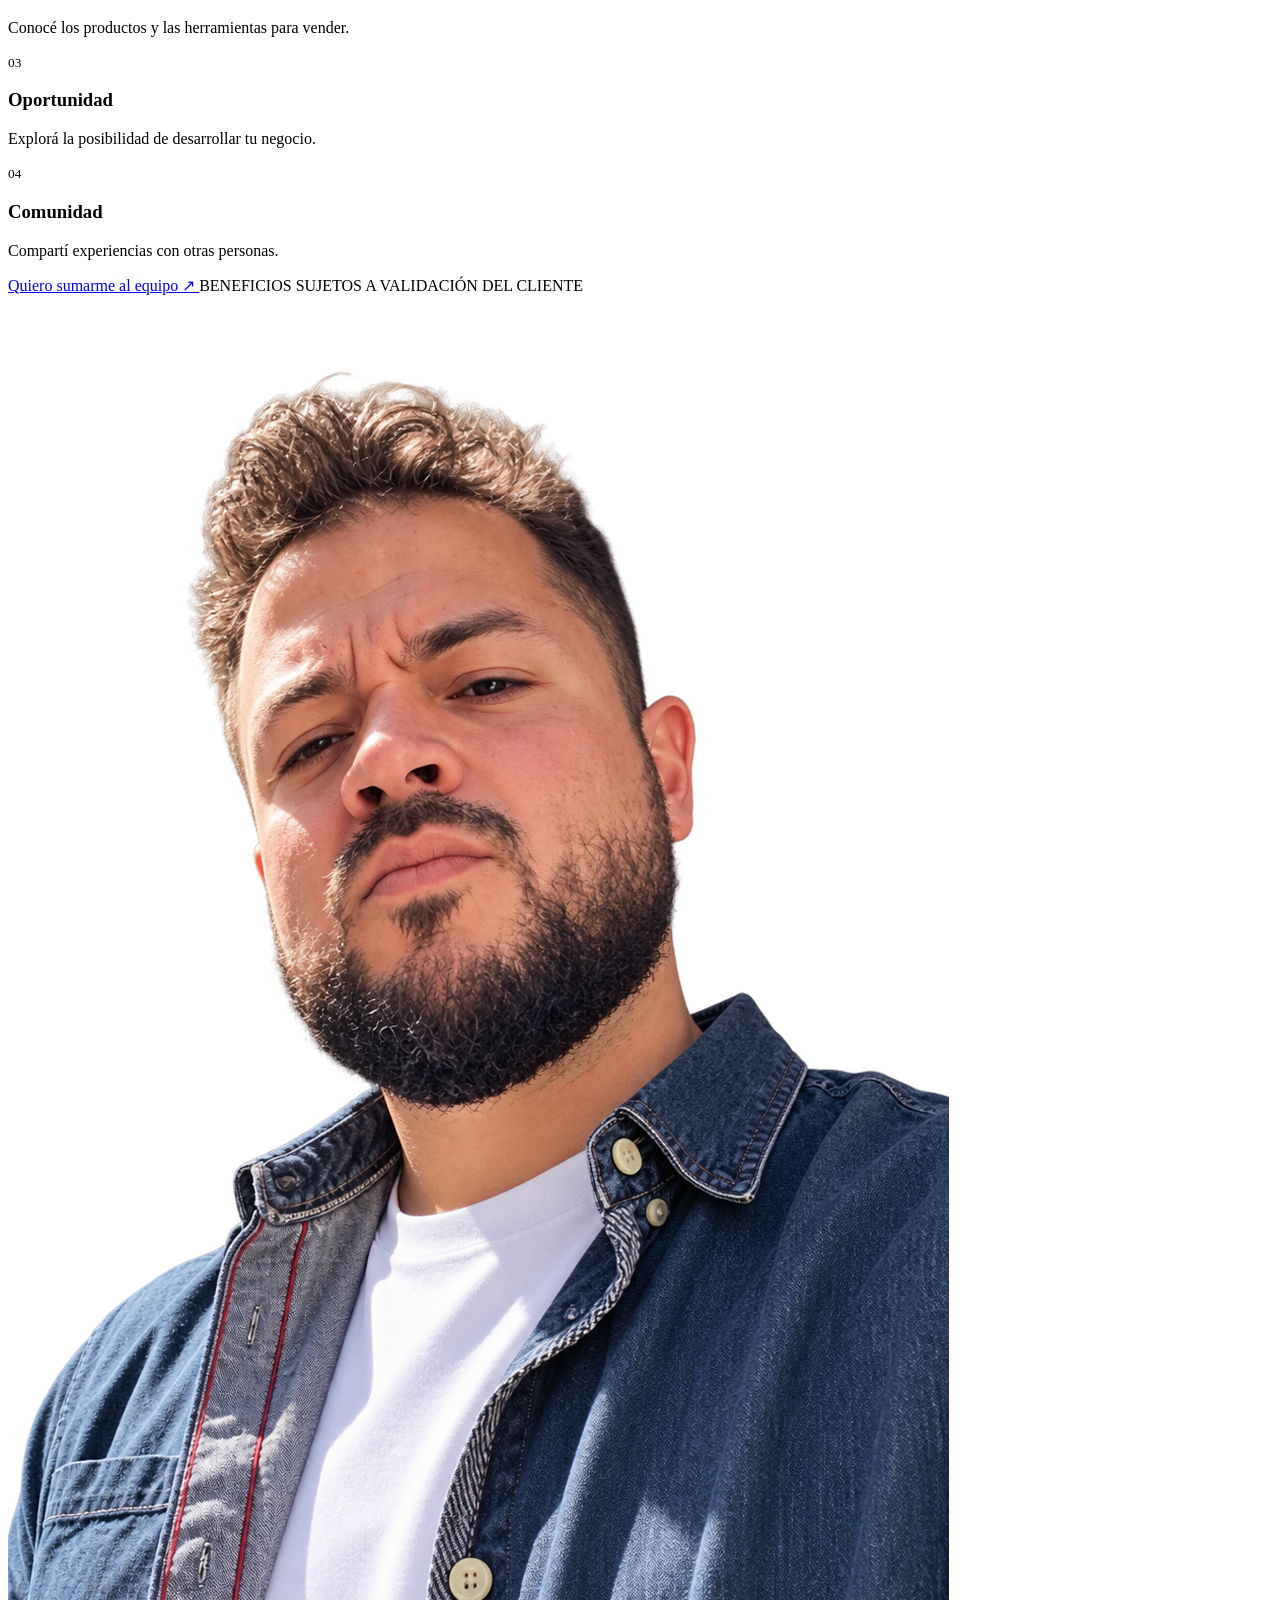
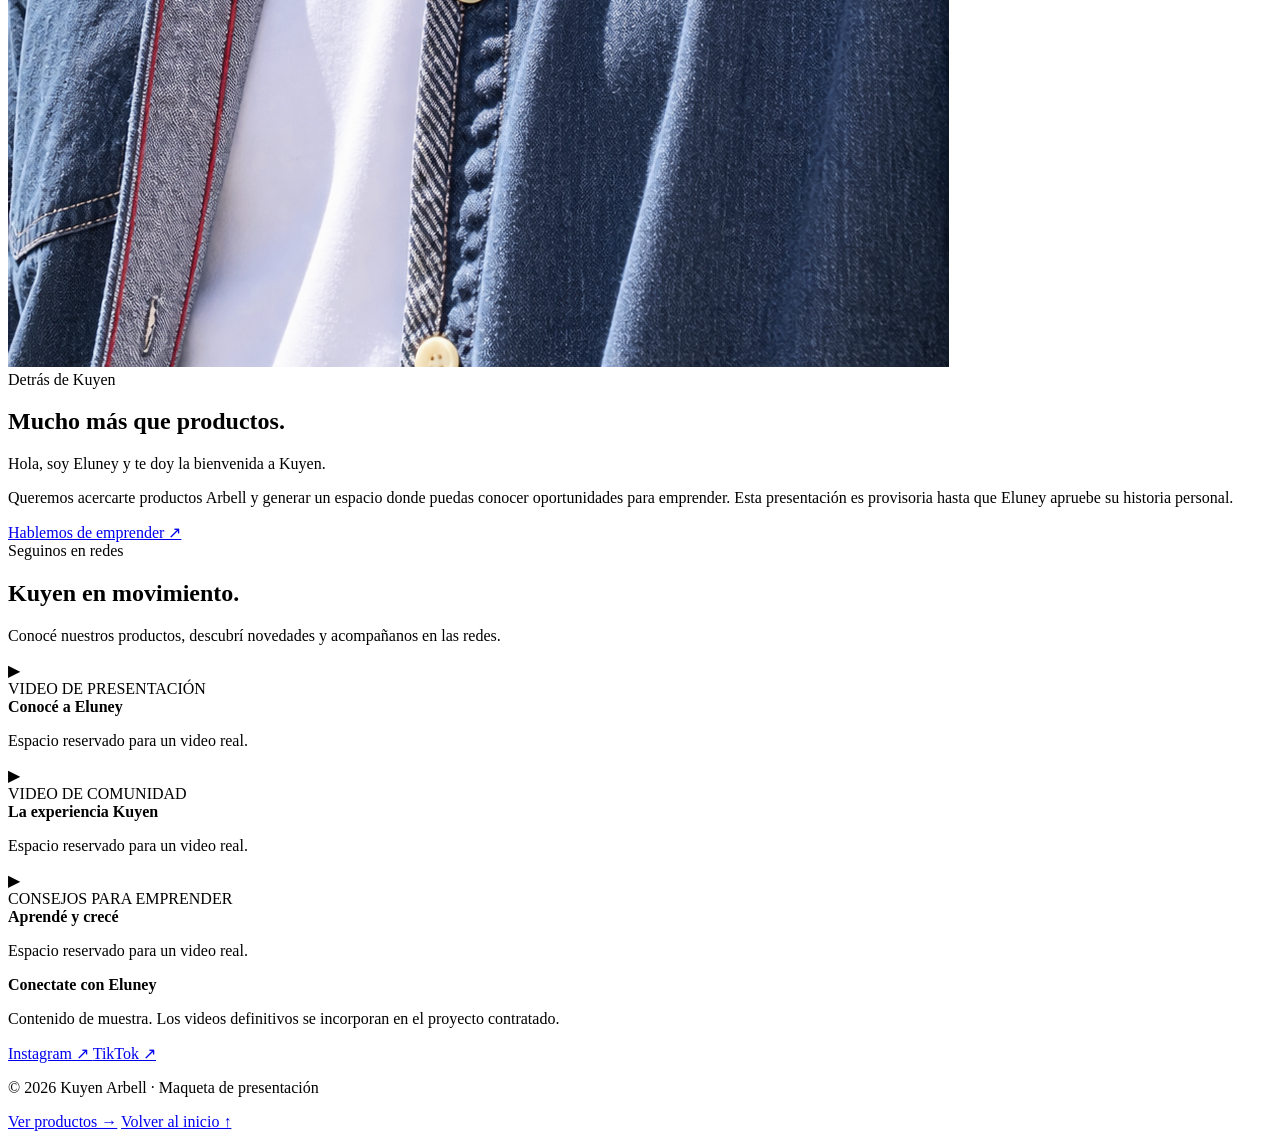
==== commit 4fdd729d: "fix: restaurar maqueta y desactivar enlaces externos" ====
--- a/kuyen-maqueta/comunidad.html
+++ b/kuyen-maqueta/comunidad.html
@@ -4,12 +4,10 @@
 <head>
   <meta charset="utf-8">
   <meta name="viewport" content="width=device-width, initial-scale=1">
-
   <meta
     name="description"
     content="Conocé a Eluney y la comunidad Kuyen Arbell. Maqueta de presentación."
   >
-
   <title>Kuyen Arbell | Comunidad</title>
   <link rel="stylesheet" href="./css/main.css">
 </head>
@@ -28,22 +26,12 @@
       <nav class="nav">
         <a href="./index.html">Inicio</a>
         <a href="./productos.html">Productos</a>
-
-        <a
-          class="btn"
-          href="#"
-          data-demo="true"
-          aria-disabled="true"
-          title="Disponible en la versión final"
-        >
-          Sumate al equipo
-        </a>
+        <a class="btn" data-demo href="#">Sumate al equipo</a>
       </nav>
     </div>
   </header>
 
   <main>
-    <!-- COMUNIDAD -->
     <section class="section">
       <div class="container">
         <span class="eyebrow">Crecé con nosotros</span>
@@ -55,7 +43,8 @@
 
         <p class="lead">
           Conocé cómo podría ser tu camino junto a Kuyen:
-          acompañamiento, capacitación y una comunidad para emprender.
+          acompañamiento, capacitación y una comunidad
+          para emprender.
         </p>
 
         <div class="cards">
@@ -68,30 +57,32 @@
           <article class="card">
             <small>02</small>
             <h3>Capacitación</h3>
-            <p>Conocé los productos y las herramientas para vender.</p>
+            <p>
+              Conocé los productos y las herramientas
+              para vender.
+            </p>
           </article>
 
           <article class="card">
             <small>03</small>
             <h3>Oportunidad</h3>
-            <p>Explorá la posibilidad de desarrollar tu negocio.</p>
+            <p>
+              Explorá la posibilidad de desarrollar
+              tu negocio.
+            </p>
           </article>
 
           <article class="card">
             <small>04</small>
             <h3>Comunidad</h3>
-            <p>Compartí experiencias con otras personas.</p>
+            <p>
+              Compartí experiencias con otras personas.
+            </p>
           </article>
         </div>
 
         <div class="cta-bar">
-          <a
-            class="btn"
-            href="#"
-            data-demo="true"
-            aria-disabled="true"
-            title="Disponible en la versión final"
-          >
+          <a class="btn" data-demo href="#">
             Quiero sumarme al equipo ↗
           </a>
 
@@ -102,7 +93,6 @@
       </div>
     </section>
 
-    <!-- PRESENTACIÓN DE ELUNEY -->
     <section class="section section--light">
       <div class="container split">
         <div class="photo-panel">
@@ -130,20 +120,13 @@
             hasta que Eluney apruebe su historia personal.
           </p>
 
-          <a
-            class="btn"
-            href="#"
-            data-demo="true"
-            aria-disabled="true"
-            title="Disponible en la versión final"
-          >
+          <a class="btn" data-demo href="#">
             Hablemos de emprender ↗
           </a>
         </div>
       </div>
     </section>
 
-    <!-- VIDEOS Y REDES -->
     <section class="section">
       <div class="container">
         <span class="eyebrow">Seguinos en redes</span>
@@ -205,24 +188,12 @@
             </p>
           </div>
 
-          <div class="actions" style="margin: 0">
-            <a
-              class="btn btn--outline"
-              href="#"
-              data-demo="true"
-              aria-disabled="true"
-              title="Disponible en la versión final"
-            >
+          <div class="actions" style="margin:0">
+            <a class="btn btn--outline" data-demo href="#">
               Instagram ↗
             </a>
 
-            <a
-              class="btn"
-              href="#"
-              data-demo="true"
-              aria-disabled="true"
-              title="Disponible en la versión final"
-            >
+            <a class="btn" data-demo href="#">
               TikTok ↗
             </a>
           </div>
@@ -238,19 +209,9 @@
         Kuyen Arbell · Maqueta de presentación
       </p>
 
-      <a href="./productos.html">
-        Ver productos →
-      </a>
-
-      <a href="./index.html">
-        Volver al inicio ↑
-      </a>
+      <a href="./productos.html">Ver productos →</a>
+      <a href="./index.html">Volver al inicio ↑</a>
     </div>
-
-    <p class="demo-disclaimer">
-      Maqueta de presentación · Los enlaces externos
-      estarán disponibles en la versión final.
-    </p>
   </footer>
 
   <script type="module" src="./js/main.js"></script>
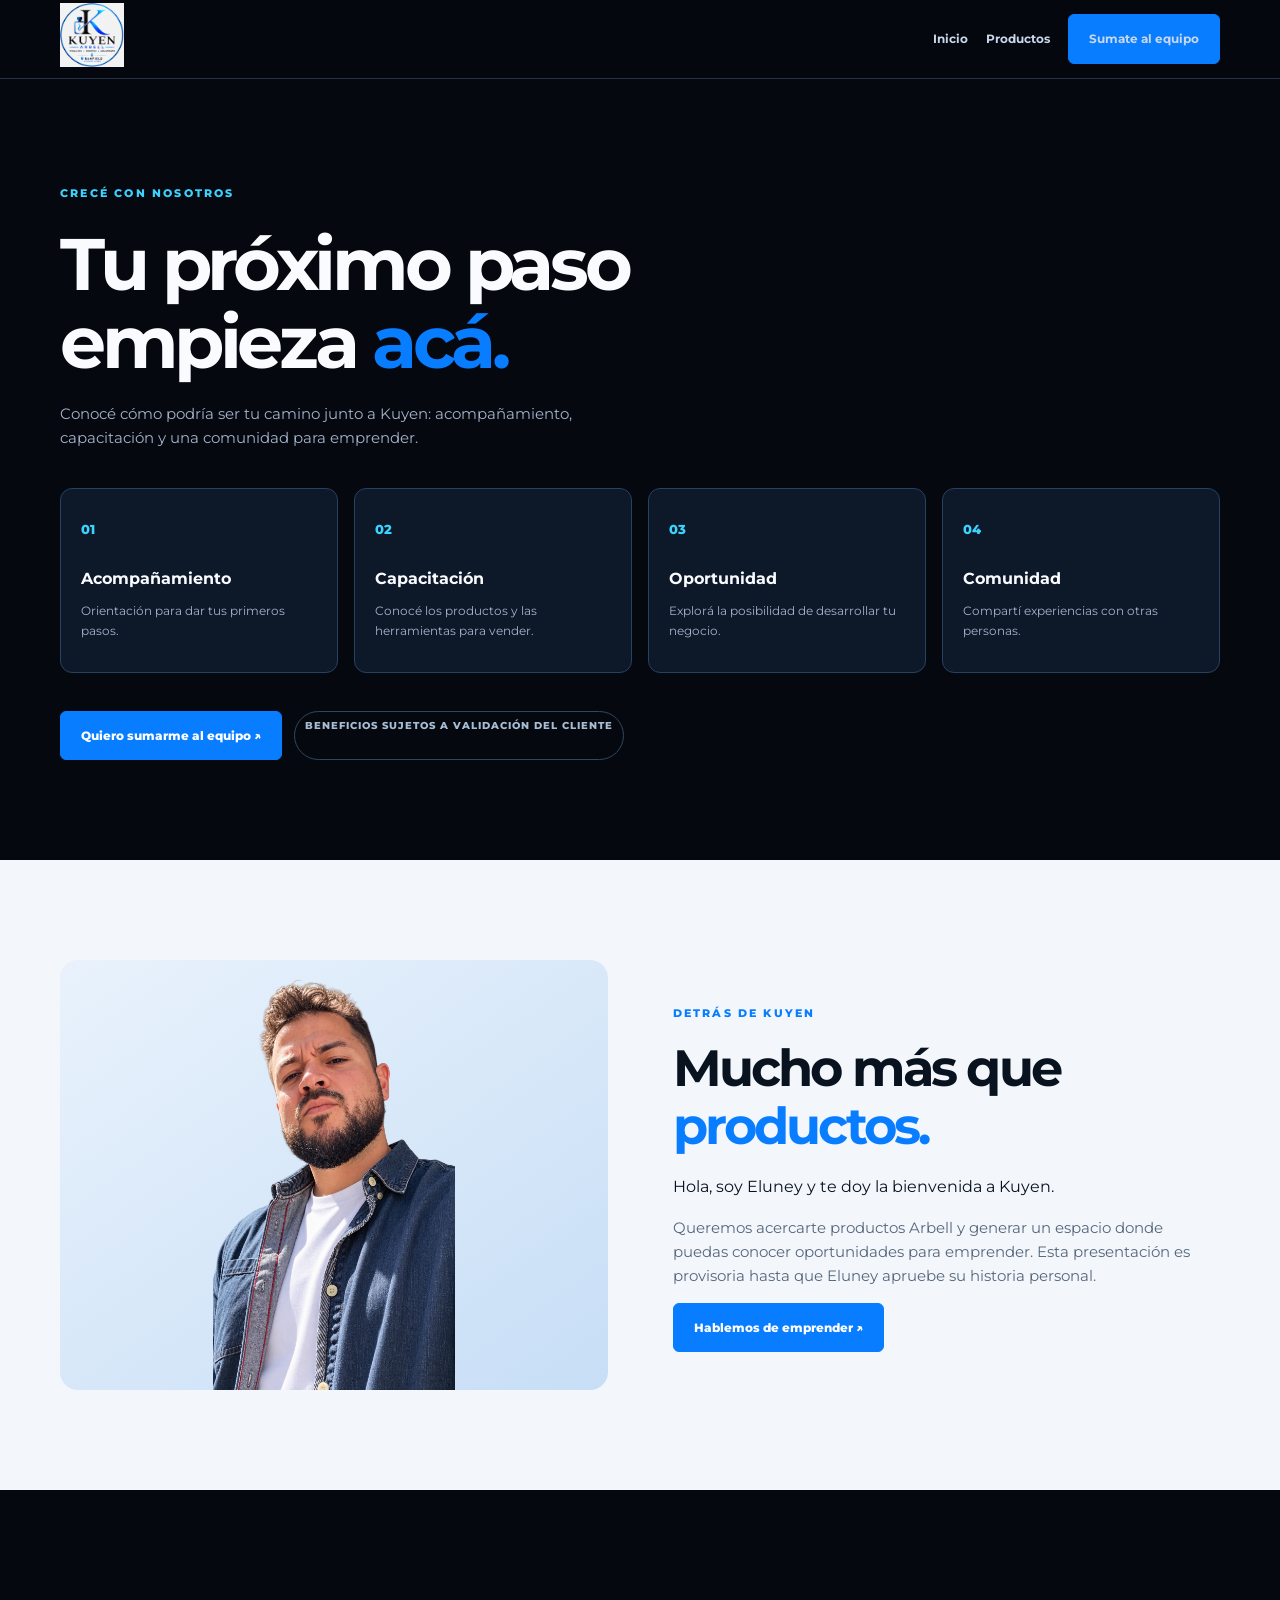
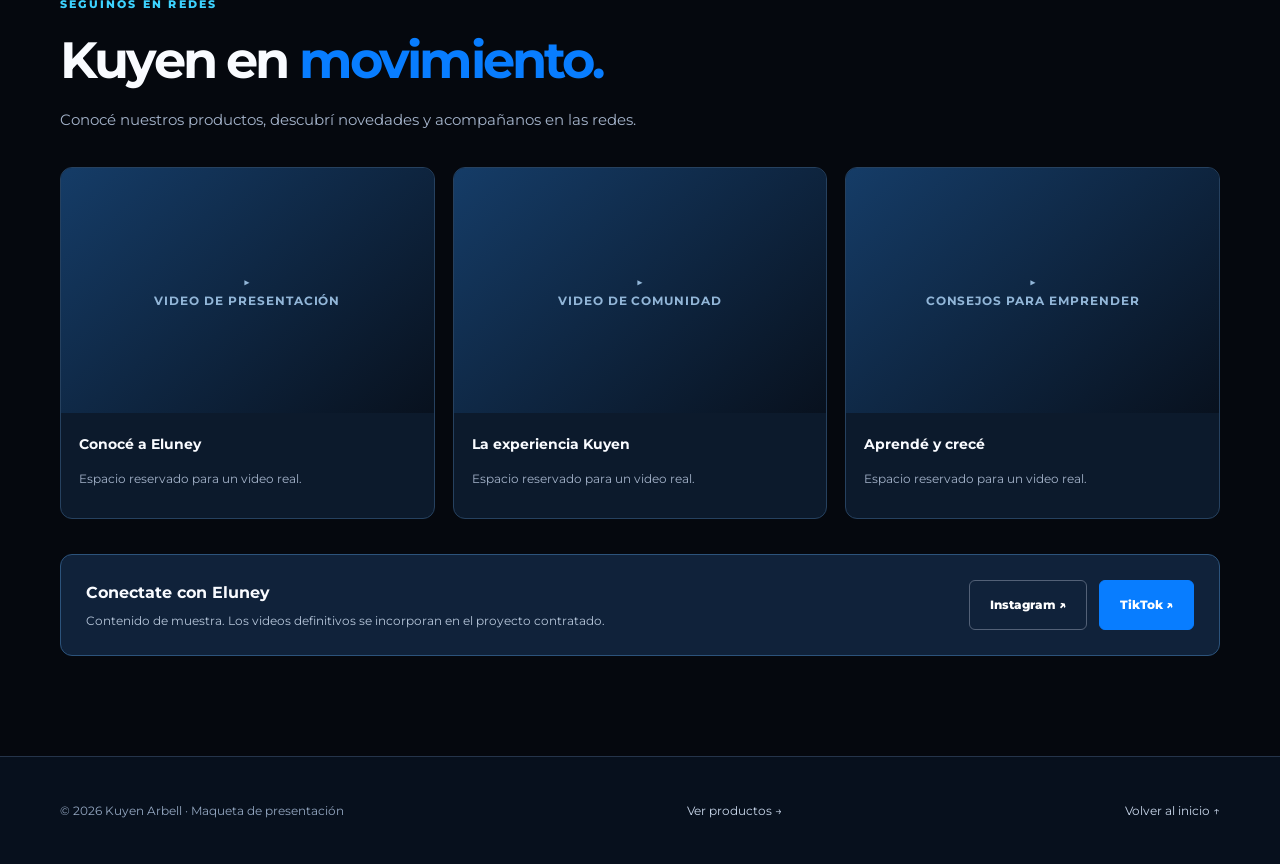
==== commit 5037028b: "restaurar maqueta" ====
--- a/kuyen-maqueta/comunidad.html
+++ b/kuyen-maqueta/comunidad.html
@@ -1,219 +1,4 @@
-
-<!doctype html>
-<html lang="es">
-<head>
-  <meta charset="utf-8">
-  <meta name="viewport" content="width=device-width, initial-scale=1">
-  <meta
-    name="description"
-    content="Conocé a Eluney y la comunidad Kuyen Arbell. Maqueta de presentación."
-  >
-  <title>Kuyen Arbell | Comunidad</title>
-  <link rel="stylesheet" href="./css/main.css">
-</head>
-
-<body>
-  <header class="header">
-    <div class="container">
-      <a href="./index.html" aria-label="Volver al inicio">
-        <img
-          class="logo"
-          src="./assets/images/brand/logo-light.png"
-          alt="Kuyen Arbell"
-        >
-      </a>
-
-      <nav class="nav">
-        <a href="./index.html">Inicio</a>
-        <a href="./productos.html">Productos</a>
-        <a class="btn" data-demo href="#">Sumate al equipo</a>
-      </nav>
-    </div>
-  </header>
-
-  <main>
-    <section class="section">
-      <div class="container">
-        <span class="eyebrow">Crecé con nosotros</span>
-
-        <h1 class="display">
-          Tu próximo paso<br>
-          empieza <span>acá.</span>
-        </h1>
-
-        <p class="lead">
-          Conocé cómo podría ser tu camino junto a Kuyen:
-          acompañamiento, capacitación y una comunidad
-          para emprender.
-        </p>
-
-        <div class="cards">
-          <article class="card">
-            <small>01</small>
-            <h3>Acompañamiento</h3>
-            <p>Orientación para dar tus primeros pasos.</p>
-          </article>
-
-          <article class="card">
-            <small>02</small>
-            <h3>Capacitación</h3>
-            <p>
-              Conocé los productos y las herramientas
-              para vender.
-            </p>
-          </article>
-
-          <article class="card">
-            <small>03</small>
-            <h3>Oportunidad</h3>
-            <p>
-              Explorá la posibilidad de desarrollar
-              tu negocio.
-            </p>
-          </article>
-
-          <article class="card">
-            <small>04</small>
-            <h3>Comunidad</h3>
-            <p>
-              Compartí experiencias con otras personas.
-            </p>
-          </article>
-        </div>
-
-        <div class="cta-bar">
-          <a class="btn" data-demo href="#">
-            Quiero sumarme al equipo ↗
-          </a>
-
-          <span class="demo">
-            BENEFICIOS SUJETOS A VALIDACIÓN DEL CLIENTE
-          </span>
-        </div>
-      </div>
-    </section>
-
-    <section class="section section--light">
-      <div class="container split">
-        <div class="photo-panel">
-          <img
-            src="./assets/images/eluney/eluney-about.png"
-            alt="Fotografía de Eluney"
-          >
-        </div>
-
-        <div>
-          <span class="eyebrow">Detrás de Kuyen</span>
-
-          <h2 class="heading">
-            Mucho más que <span>productos.</span>
-          </h2>
-
-          <p>
-            Hola, soy Eluney y te doy la bienvenida a Kuyen.
-          </p>
-
-          <p class="lead">
-            Queremos acercarte productos Arbell y generar
-            un espacio donde puedas conocer oportunidades
-            para emprender. Esta presentación es provisoria
-            hasta que Eluney apruebe su historia personal.
-          </p>
-
-          <a class="btn" data-demo href="#">
-            Hablemos de emprender ↗
-          </a>
-        </div>
-      </div>
-    </section>
-
-    <section class="section">
-      <div class="container">
-        <span class="eyebrow">Seguinos en redes</span>
-
-        <h2 class="heading">
-          Kuyen en <span>movimiento.</span>
-        </h2>
-
-        <p class="lead">
-          Conocé nuestros productos, descubrí novedades
-          y acompañanos en las redes.
-        </p>
-
-        <div class="video-grid">
-          <article class="video">
-            <div class="video__preview">
-              ▶<br>
-              VIDEO DE PRESENTACIÓN
-            </div>
-
-            <div class="video__info">
-              <strong>Conocé a Eluney</strong>
-              <p>Espacio reservado para un video real.</p>
-            </div>
-          </article>
-
-          <article class="video">
-            <div class="video__preview">
-              ▶<br>
-              VIDEO DE COMUNIDAD
-            </div>
-
-            <div class="video__info">
-              <strong>La experiencia Kuyen</strong>
-              <p>Espacio reservado para un video real.</p>
-            </div>
-          </article>
-
-          <article class="video">
-            <div class="video__preview">
-              ▶<br>
-              CONSEJOS PARA EMPRENDER
-            </div>
-
-            <div class="video__info">
-              <strong>Aprendé y crecé</strong>
-              <p>Espacio reservado para un video real.</p>
-            </div>
-          </article>
-        </div>
-
-        <div class="notice">
-          <div>
-            <strong>Conectate con Eluney</strong>
-
-            <p>
-              Contenido de muestra. Los videos definitivos
-              se incorporan en el proyecto contratado.
-            </p>
-          </div>
-
-          <div class="actions" style="margin:0">
-            <a class="btn btn--outline" data-demo href="#">
-              Instagram ↗
-            </a>
-
-            <a class="btn" data-demo href="#">
-              TikTok ↗
-            </a>
-          </div>
-        </div>
-      </div>
-    </section>
-  </main>
-
-  <footer class="footer">
-    <div class="container">
-      <p>
-        © <span data-year>2026</span>
-        Kuyen Arbell · Maqueta de presentación
-      </p>
-
-      <a href="./productos.html">Ver productos →</a>
-      <a href="./index.html">Volver al inicio ↑</a>
-    </div>
-  </footer>
-
-  <script type="module" src="./js/main.js"></script>
-</body>
-</html>
+<!doctype html><html lang="es"><head><meta charset="utf-8"><meta name="viewport" content="width=device-width,initial-scale=1"><meta name="description" content="Conocé a Eluney y la comunidad Kuyen Arbell. Maqueta de presentación."><title>Kuyen Arbell | Comunidad</title><link rel="stylesheet" href="./css/main.css"></head><body><header class="header"><div class="container"><a href="./index.html" aria-label="Volver al inicio"><img class="logo" src="./assets/images/brand/logo-light.png" alt="Kuyen Arbell"></a><nav class="nav"><a href="./index.html">Inicio</a><a href="./productos.html">Productos</a><a class="btn" data-whatsapp="team" href="#">Sumate al equipo</a></nav></div></header><main>
+<section class="section"><div class="container"><span class="eyebrow">Crecé con nosotros</span><h1 class="display">Tu próximo paso<br>empieza <span>acá.</span></h1><p class="lead">Conocé cómo podría ser tu camino junto a Kuyen: acompañamiento, capacitación y una comunidad para emprender.</p><div class="cards"><article class="card"><small>01</small><h3>Acompañamiento</h3><p>Orientación para dar tus primeros pasos.</p></article><article class="card"><small>02</small><h3>Capacitación</h3><p>Conocé los productos y las herramientas para vender.</p></article><article class="card"><small>03</small><h3>Oportunidad</h3><p>Explorá la posibilidad de desarrollar tu negocio.</p></article><article class="card"><small>04</small><h3>Comunidad</h3><p>Compartí experiencias con otras personas.</p></article></div><div class="cta-bar"><a class="btn" data-whatsapp="team" href="#">Quiero sumarme al equipo ↗</a><span class="demo">BENEFICIOS SUJETOS A VALIDACIÓN DEL CLIENTE</span></div></div></section>
+<section class="section section--light"><div class="container split"><div class="photo-panel"><img src="./assets/images/eluney/eluney-about.png" alt="Fotografía de Eluney"></div><div><span class="eyebrow">Detrás de Kuyen</span><h2 class="heading">Mucho más que <span>productos.</span></h2><p>Hola, soy Eluney y te doy la bienvenida a Kuyen.</p><p class="lead">Queremos acercarte productos Arbell y generar un espacio donde puedas conocer oportunidades para emprender. Esta presentación es provisoria hasta que Eluney apruebe su historia personal.</p><a class="btn" data-whatsapp="team" href="#">Hablemos de emprender ↗</a></div></div></section>
+<section class="section"><div class="container"><span class="eyebrow">Seguinos en redes</span><h2 class="heading">Kuyen en <span>movimiento.</span></h2><p class="lead">Conocé nuestros productos, descubrí novedades y acompañanos en las redes.</p><div class="video-grid"><article class="video"><div class="video__preview">▶<br> VIDEO DE PRESENTACIÓN</div><div class="video__info"><strong>Conocé a Eluney</strong><p>Espacio reservado para un video real.</p></div></article><article class="video"><div class="video__preview">▶<br> VIDEO DE COMUNIDAD</div><div class="video__info"><strong>La experiencia Kuyen</strong><p>Espacio reservado para un video real.</p></div></article><article class="video"><div class="video__preview">▶<br> CONSEJOS PARA EMPRENDER</div><div class="video__info"><strong>Aprendé y crecé</strong><p>Espacio reservado para un video real.</p></div></article></div><div class="notice"><div><strong>Conectate con Eluney</strong><p>Contenido de muestra. Los videos definitivos se incorporan en el proyecto contratado.</p></div><div class="actions" style="margin:0"><a class="btn btn--outline" href="https://www.instagram.com/kuyen.arbell.banfield/" target="_blank" rel="noopener noreferrer">Instagram ↗</a><a class="btn" href="https://www.tiktok.com/@eluneyrodscor" target="_blank" rel="noopener noreferrer">TikTok ↗</a></div></div></div></section></main><footer class="footer"><div class="container"><p>© <span data-year>2026</span> Kuyen Arbell · Maqueta de presentación</p><a href="./productos.html">Ver productos →</a><a href="./index.html">Volver al inicio ↑</a></div></footer><script type="module" src="./js/main.js"></script></body></html>
--- a/kuyen-maqueta/css/main.css
+++ b/kuyen-maqueta/css/main.css
@@ -1,20 +1,3 @@
-
-/* ==================================================
-   KUYEN | CONFIGURACIÓN DE LA MAQUETA
-   ================================================== */
-
-/* Los enlaces externos mantienen su diseño,
-   pero no son funcionales en esta presentación. */
-a[data-demo="true"] {
-  cursor: default;
-}
-
-/* Aviso discreto en el pie de página. */
-.demo-disclaimer {
-  width: 100%;
-  margin: 12px 0 0;
-  text-align: center;
-  font-size: 11px;
-  line-height: 1.5;
-  opacity: 0.62;
-}
+/* KUYEN | Maqueta comercial. Estilos globales y pantallas independientes. */
+@import url('https://fonts.googleapis.com/css2?family=Montserrat:wght@400;500;600;700;800;900&display=swap');
+:root{--bg:#05080e;--panel:#0d1829;--blue:#087dff;--cyan:#3dd3ff;--text:#f9fbff;--muted:#a4b3ca;--light:#f3f7fc;--ink:#09121f}*{box-sizing:border-box}html{scroll-behavior:smooth}body{margin:0;font-family:Montserrat,Arial,sans-serif;background:var(--bg);color:var(--text);line-height:1.6}a{color:inherit;text-decoration:none}button{font:inherit}img{max-width:100%}.container{width:min(1160px,calc(100% - 44px));margin:auto}.header{border-bottom:1px solid #243047;background:#05080eea;position:sticky;top:0;z-index:10;backdrop-filter:blur(16px)}.header .container{display:flex;justify-content:space-between;align-items:center;gap:18px;min-height:78px}.logo{width:64px;height:64px;object-fit:contain}.nav{display:flex;align-items:center;gap:18px;flex-wrap:wrap}.nav a{font-size:12px;font-weight:700;color:#c9d7eb}.nav a:hover{color:var(--cyan)}.btn{display:inline-flex;align-items:center;justify-content:center;gap:8px;padding:14px 20px;background:var(--blue);border:1px solid var(--blue);border-radius:6px;font-weight:800;font-size:12px;text-align:center;color:white;cursor:pointer;transition:transform .2s,background .2s}.btn:hover{transform:translateY(-2px);background:#0069df}.btn--outline{background:transparent;border-color:#536177}.btn--outline:hover{background:#142237}.btn--light{background:#fff;color:#062247;border-color:#fff}.eyebrow{font-size:11px;font-weight:800;letter-spacing:.2em;color:var(--cyan);text-transform:uppercase}.display{font-size:clamp(2.5rem,5.7vw,5.7rem);line-height:1.08;letter-spacing:-.06em;margin:20px 0}.display span,.heading span{color:var(--blue)}.lead{max-width:590px;color:var(--muted);font-size:15px}.actions{display:flex;flex-wrap:wrap;gap:12px;margin-top:30px}.hero{min-height:calc(100svh - 79px);display:grid;align-items:center;padding:58px 0}.hero__grid{display:grid;grid-template-columns:1.15fr .85fr;align-items:center;gap:36px}.portrait{position:relative;min-height:460px;display:flex;align-items:end;justify-content:center;background:radial-gradient(circle at 50% 65%,#123d72 0,transparent 65%);overflow:hidden}.portrait img{max-height:580px;width:100%;object-fit:contain;object-position:bottom}.caption{color:#91a4c0;font-size:11px;letter-spacing:.08em}.section{padding:100px 0}.section--light{background:var(--light);color:var(--ink)}.section--light .lead{color:#56677c}.heading{font-size:clamp(2.2rem,4vw,4.4rem);line-height:1.12;letter-spacing:-.055em;margin:15px 0 20px}.cards{display:grid;grid-template-columns:repeat(4,minmax(0,1fr));gap:16px;margin-top:38px}.card{padding:27px 20px;border:1px solid #254263;background:var(--panel);border-radius:12px;min-height:185px}.card small{color:var(--cyan);font-weight:800}.card h3{font-size:16px;margin:24px 0 10px}.card p{color:var(--muted);font-size:12px;margin:0}.split{display:grid;grid-template-columns:1fr 1fr;gap:65px;align-items:center}.photo-panel{min-height:420px;background:linear-gradient(145deg,#e9f2fc,#c7def6);border-radius:18px;display:flex;align-items:end;justify-content:center;overflow:hidden}.photo-panel img{height:430px;object-fit:contain;object-position:bottom}.section--light .eyebrow{color:var(--blue)}.section--light .card{background:white;border-color:#d8e3ef}.section--light .card small{color:var(--blue)}.section--light .card p{color:#66778a}.video-grid{display:grid;grid-template-columns:repeat(3,minmax(0,1fr));gap:18px;margin-top:35px}.video{background:#0c1a2c;border:1px solid #26415f;border-radius:12px;overflow:hidden}.video__preview{height:245px;background:linear-gradient(140deg,#153c67,#08111e);display:flex;align-items:center;justify-content:center;color:#92b6d8;font-size:12px;font-weight:700;letter-spacing:.08em;text-align:center;padding:20px}.video__info{padding:18px}.video__info strong{font-size:14px}.video__info p{font-size:12px;color:var(--muted)}.product-grid{display:grid;grid-template-columns:repeat(3,minmax(0,1fr));gap:18px;margin-top:36px}.product{background:white;border:1px solid #dbe5f0;border-radius:12px;overflow:hidden}.product__preview{height:230px;background:linear-gradient(135deg,#dce9f7,#f5f9ff);display:flex;align-items:center;justify-content:center;color:#56779c;font-size:12px;font-weight:800;letter-spacing:.12em;text-align:center;padding:18px}.product__info{padding:20px}.product__info small{font-weight:800;color:var(--blue)}.product__info h3{margin:8px 0;font-size:16px}.product__info p{color:#65768a;font-size:12px}.notice{border:1px solid #2c537b;border-radius:12px;background:#10223a;padding:25px;margin-top:35px;display:flex;align-items:center;justify-content:space-between;gap:20px}.notice p{margin:5px 0 0;font-size:12px;color:#b6c6da}.footer{padding:32px 0;background:#07101d;border-top:1px solid #25344a}.footer .container{display:flex;align-items:center;justify-content:space-between;gap:15px;flex-wrap:wrap}.footer p{font-size:12px;color:#93a6c0}.footer a{font-size:12px;color:#c9d7eb}.demo{font-size:10px;font-weight:800;letter-spacing:.1em;color:#a7bdd6;border:1px solid #304762;border-radius:30px;padding:6px 10px}.section--light .demo{color:#526a85;border-color:#b7cce1}.intro-choice{padding:32px;border:1px solid #28415d;border-radius:16px;background:linear-gradient(150deg,#101e32,#07101d);display:flex;flex-direction:column;gap:12px}.intro-choice h2{margin:0;font-size:24px}.intro-choice p{font-size:13px;color:var(--muted);flex:1}.choice-grid{display:grid;grid-template-columns:1fr 1fr;gap:20px;margin-top:32px}.divider{height:1px;background:#29405d;margin:38px 0}.cta-bar{margin-top:38px;display:flex;gap:12px;flex-wrap:wrap}.section--light .btn--outline{color:#10223a;border-color:#8da4bd}.section--light .btn--outline:hover{background:#e3edf7}a:focus-visible,button:focus-visible{outline:3px solid var(--cyan);outline-offset:4px}@media(max-width:850px){.hero__grid,.split{grid-template-columns:1fr}.portrait{min-height:340px}.portrait img{max-height:420px}.cards{grid-template-columns:repeat(2,minmax(0,1fr))}.product-grid{grid-template-columns:repeat(2,minmax(0,1fr))}.nav{gap:10px}.section{padding:70px 0}}@media(max-width:550px){.header .container{min-height:70px}.logo{width:49px;height:49px}.nav a{font-size:10px}.nav .btn{padding:10px;font-size:10px}.hero{padding:35px 0}.cards,.video-grid,.product-grid,.choice-grid{grid-template-columns:1fr}.photo-panel{min-height:330px}.photo-panel img{height:330px}.notice{flex-direction:column;align-items:start}.display{font-size:clamp(2.3rem,10vw,3.4rem)}}@media(prefers-reduced-motion:reduce){html{scroll-behavior:auto}.btn{transition:none}}
